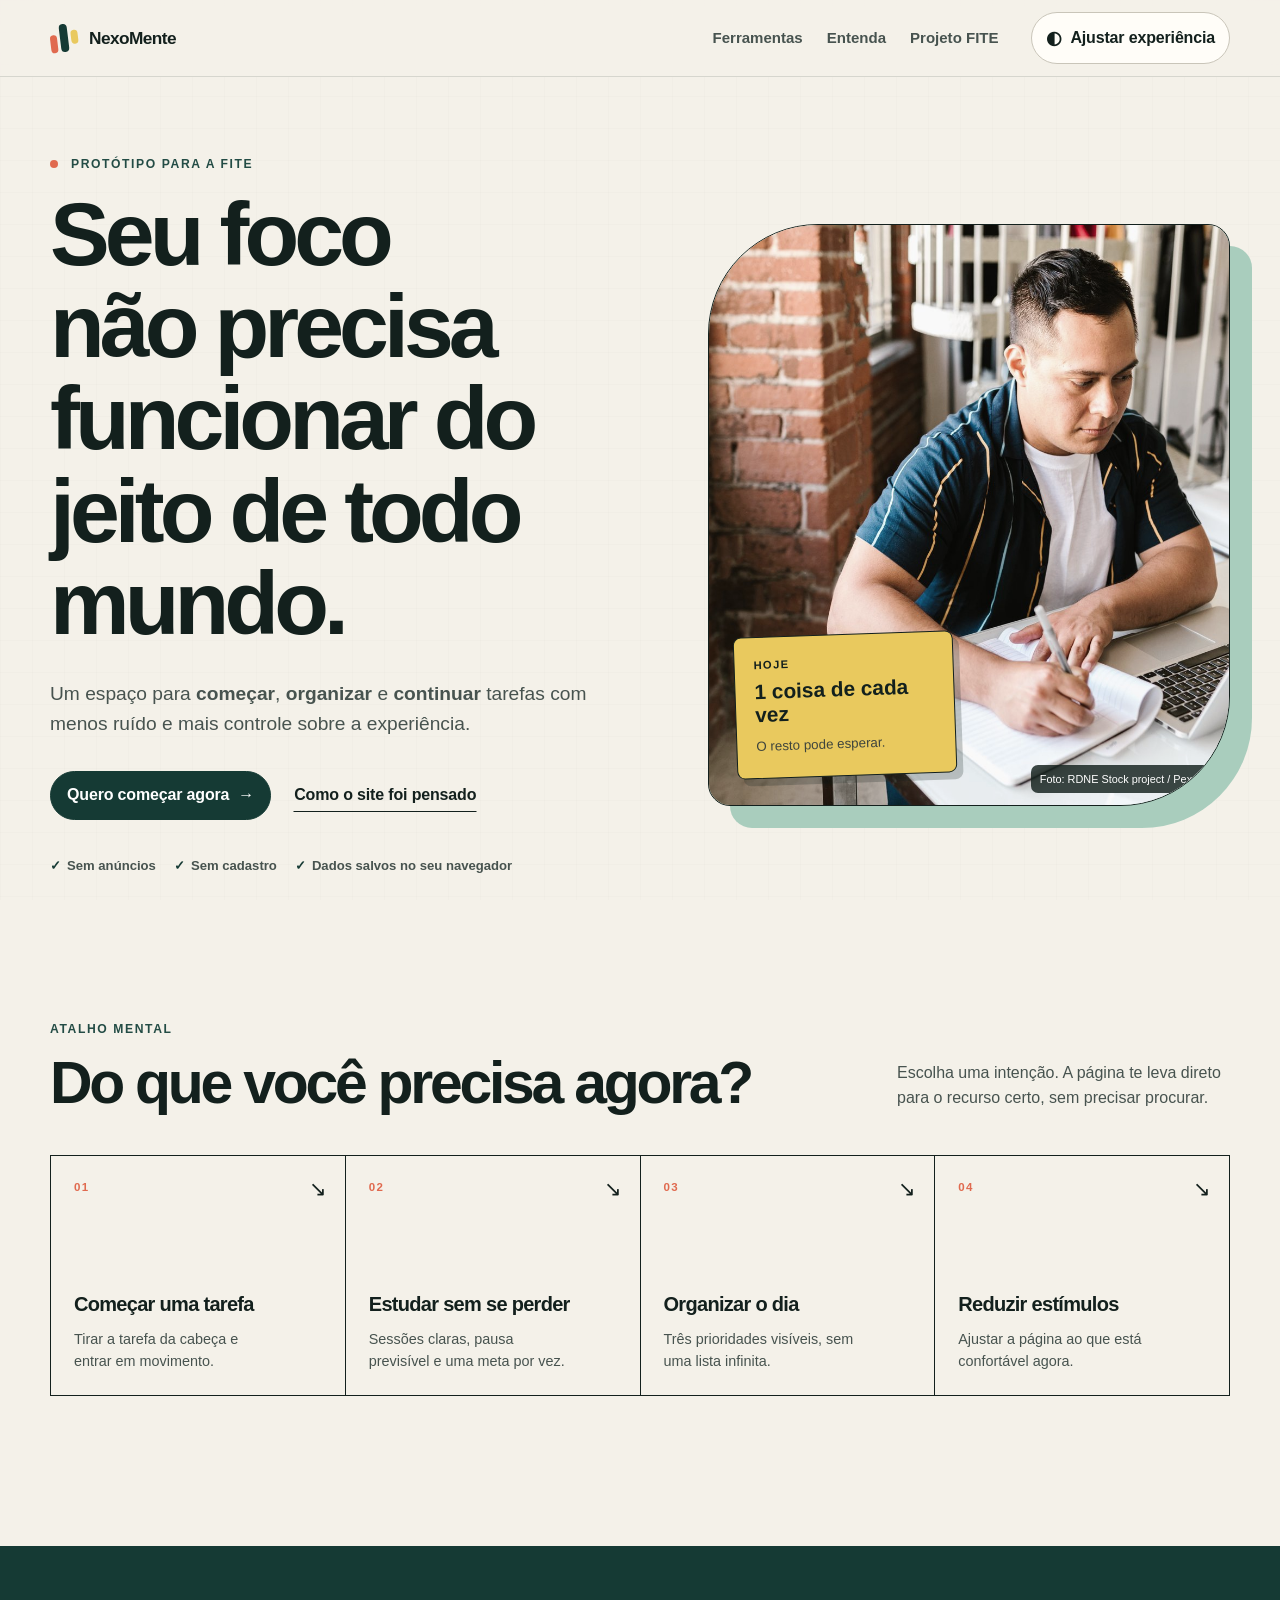
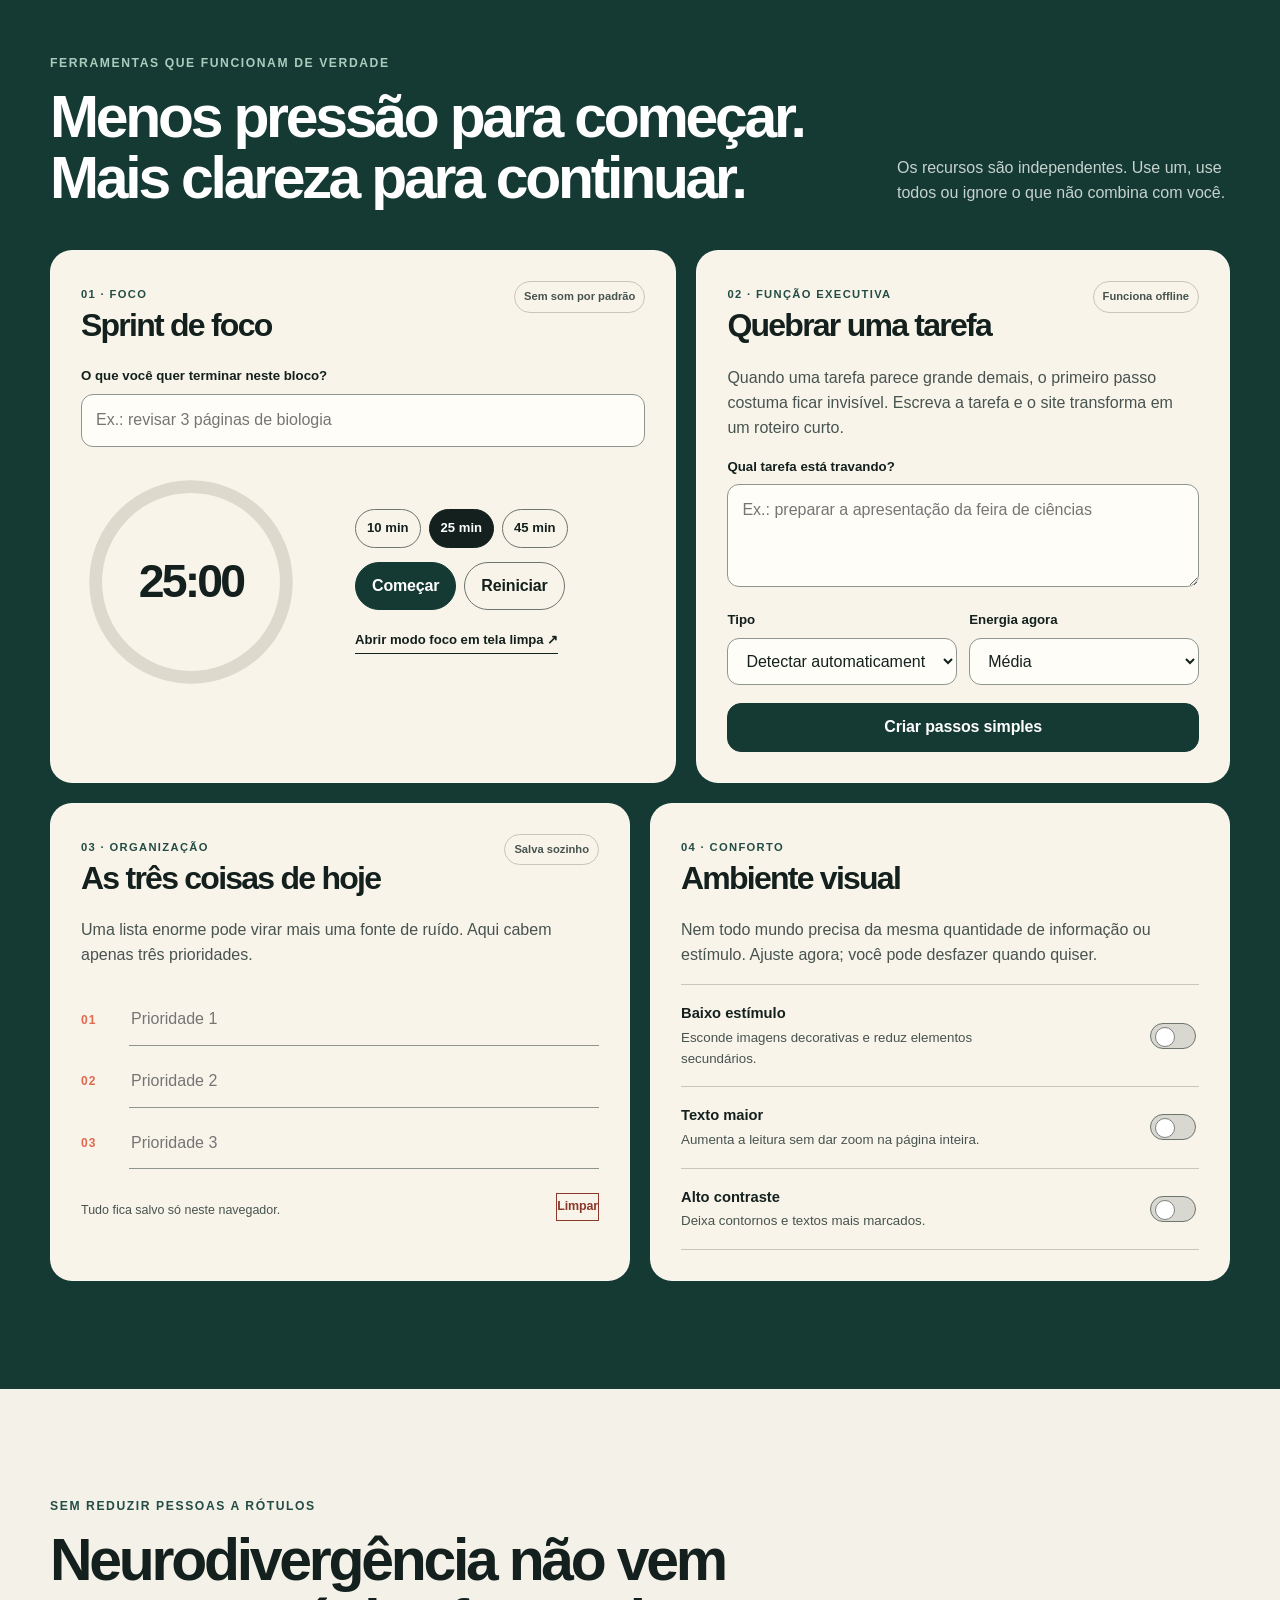
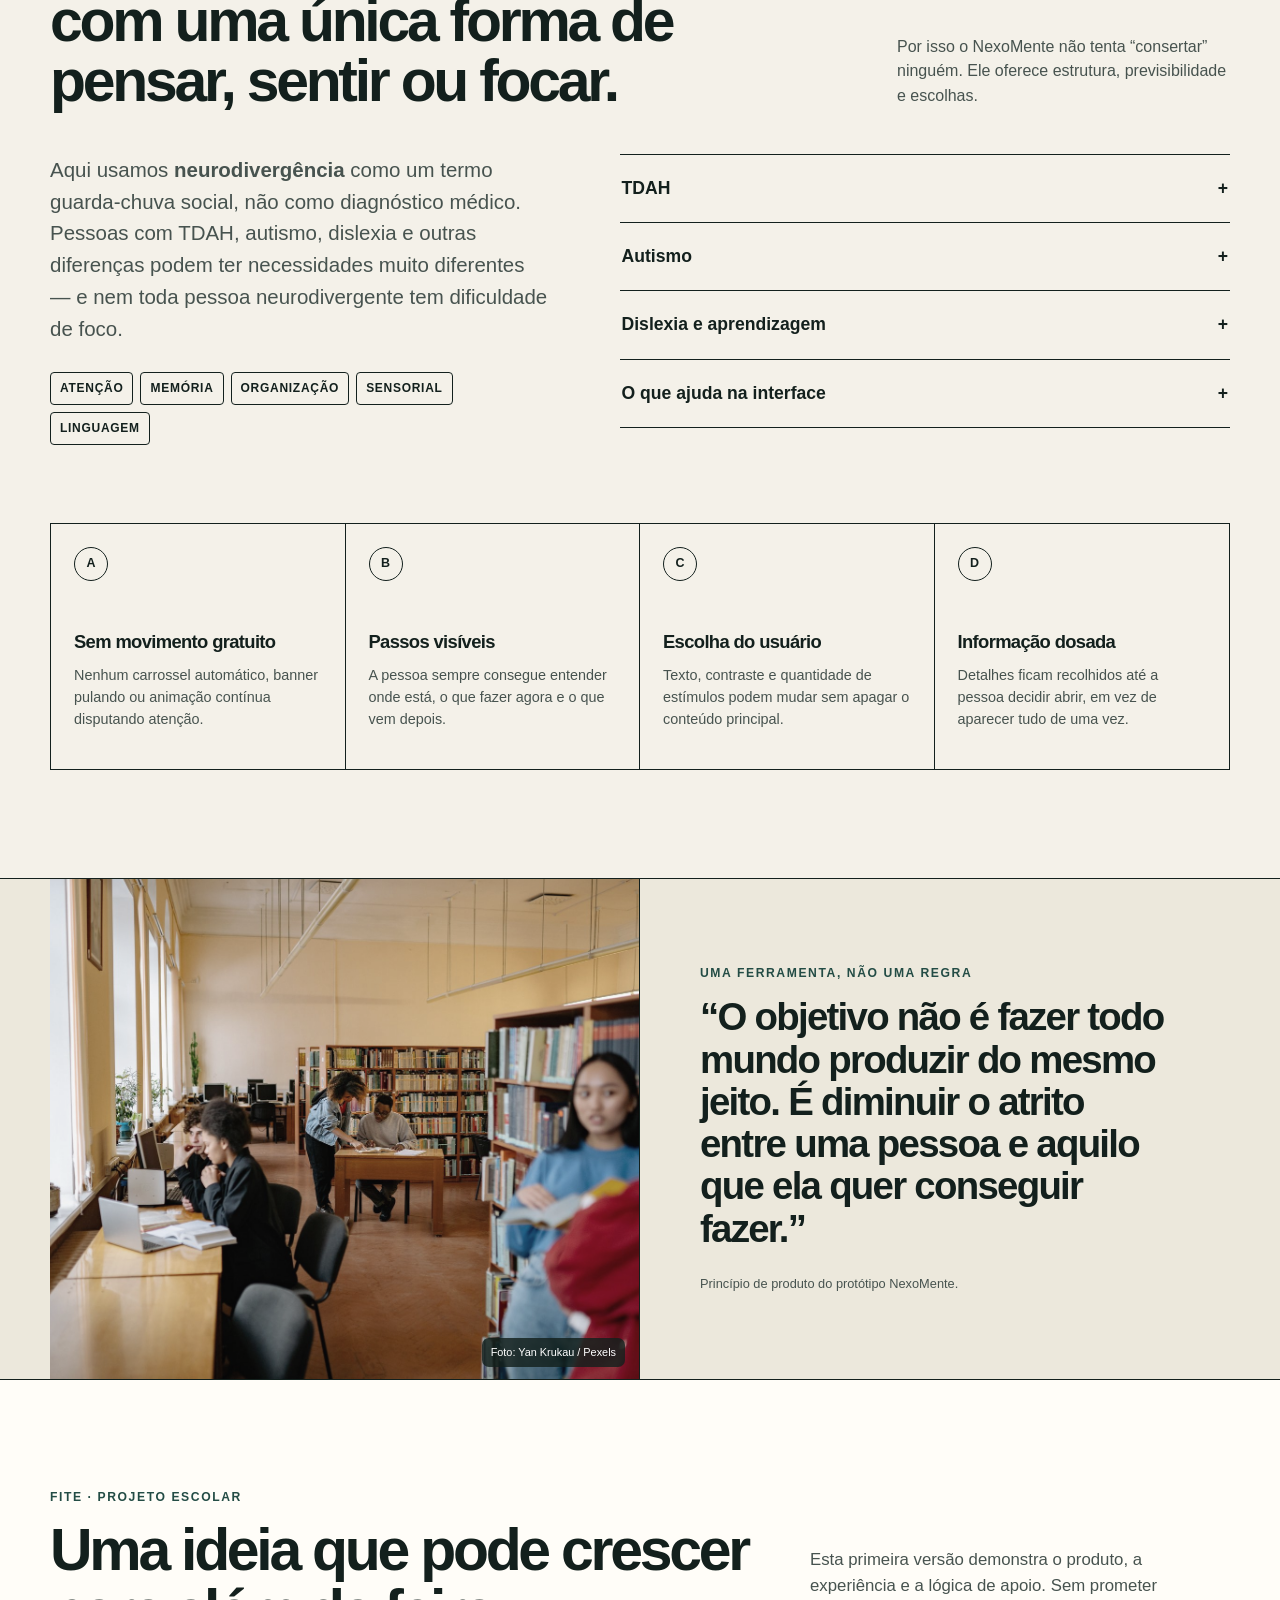
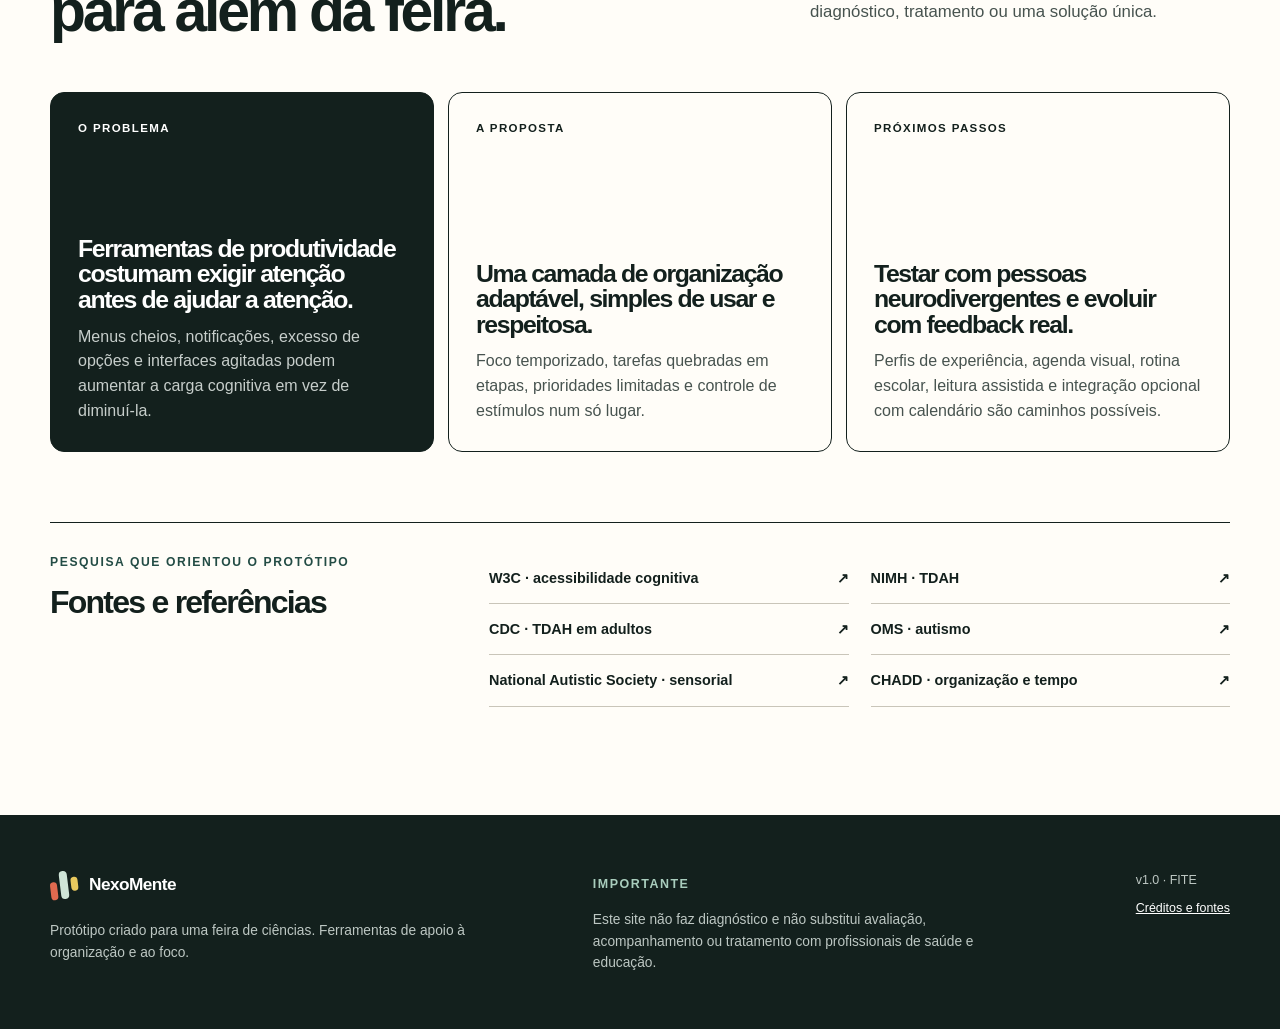
==== index.html @ e29e8fa5 "Add files via upload" ====
<!doctype html>
<html lang="pt-BR">
<head>
  <meta charset="utf-8" />
  <meta name="viewport" content="width=device-width, initial-scale=1" />
  <meta name="theme-color" content="#153A34" />
  <meta name="description" content="NexoMente: ferramentas de foco, organização e estudo com uma experiência ajustável para diferentes formas de atenção e processamento." />
  <meta name="color-scheme" content="light" />
  <title>NexoMente — foco do seu jeito</title>
  <link rel="icon" href="assets/logo-mark.svg" type="image/svg+xml" />
  <link rel="manifest" href="manifest.webmanifest" />
  <link rel="stylesheet" href="css/styles.css" />
</head>
<body>
  <a class="skip-link" href="#conteudo">Pular para o conteúdo</a>

  <header class="site-header" id="topo">
    <div class="shell header-inner">
      <a class="brand" href="#topo" aria-label="NexoMente, início">
        <span class="brand-mark" aria-hidden="true"><span></span><span></span><span></span></span>
        <span class="brand-name">NexoMente</span>
      </a>

      <nav class="main-nav" aria-label="Navegação principal">
        <a href="#ferramentas">Ferramentas</a>
        <a href="#entenda">Entenda</a>
        <a href="#projeto">Projeto FITE</a>
      </nav>

      <button class="button button-quiet" type="button" id="openExperience" aria-haspopup="dialog">
        <span class="button-icon" aria-hidden="true">◐</span>
        Ajustar experiência
      </button>
    </div>
  </header>

  <main id="conteudo">
    <section class="hero shell section" aria-labelledby="hero-title">
      <div class="hero-copy">
        <p class="eyebrow"><span class="status-dot" aria-hidden="true"></span> Protótipo para a FITE</p>
        <h1 id="hero-title">Seu foco não precisa funcionar do jeito de todo mundo.</h1>
        <p class="hero-lead">Um espaço para <strong>começar</strong>, <strong>organizar</strong> e <strong>continuar</strong> tarefas com menos ruído e mais controle sobre a experiência.</p>
        <div class="hero-actions">
          <a class="button button-primary" href="#ferramentas">Quero começar agora <span aria-hidden="true">→</span></a>
          <a class="button button-link" href="#entenda">Como o site foi pensado</a>
        </div>
        <div class="trust-row" aria-label="Características do protótipo">
          <span>Sem anúncios</span>
          <span>Sem cadastro</span>
          <span>Dados salvos no seu navegador</span>
        </div>
      </div>

      <figure class="hero-media">
        <img
          src="assets/images/hero-estudo.jpg"
          alt="Estudante sentado à mesa, usando um notebook e fazendo anotações em um caderno."
          width="1200" height="900" fetchpriority="high" />
        <figcaption>Foto: RDNE Stock project / Pexels</figcaption>
        <div class="hero-note" aria-hidden="true">
          <span class="note-kicker">Hoje</span>
          <strong>1 coisa de cada vez</strong>
          <small>O resto pode esperar.</small>
        </div>
      </figure>
    </section>

    <section class="quick-start shell section section-compact" aria-labelledby="precisa-title">
      <div class="section-heading split-heading">
        <div>
          <p class="eyebrow">Atalho mental</p>
          <h2 id="precisa-title">Do que você precisa agora?</h2>
        </div>
        <p>Escolha uma intenção. A página te leva direto para o recurso certo, sem precisar procurar.</p>
      </div>

      <div class="need-grid" role="list">
        <button class="need-card" type="button" data-target="#timer" data-message="Vamos começar pequeno: escolha uma tarefa e um bloco de tempo.">
          <span class="need-number" aria-hidden="true">01</span>
          <span class="need-title">Começar uma tarefa</span>
          <span class="need-text">Tirar a tarefa da cabeça e entrar em movimento.</span>
          <span class="need-arrow" aria-hidden="true">↘</span>
        </button>
        <button class="need-card" type="button" data-target="#timer" data-message="Para estudar, vale usar um bloco curto e definir exatamente o que precisa ser aprendido.">
          <span class="need-number" aria-hidden="true">02</span>
          <span class="need-title">Estudar sem se perder</span>
          <span class="need-text">Sessões claras, pausa previsível e uma meta por vez.</span>
          <span class="need-arrow" aria-hidden="true">↘</span>
        </button>
        <button class="need-card" type="button" data-target="#planejador" data-message="Escolha só três prioridades. Menos opções deixam a decisão mais leve.">
          <span class="need-number" aria-hidden="true">03</span>
          <span class="need-title">Organizar o dia</span>
          <span class="need-text">Três prioridades visíveis, sem uma lista infinita.</span>
          <span class="need-arrow" aria-hidden="true">↘</span>
        </button>
        <button class="need-card" type="button" data-target="#ambiente" data-message="Você pode reduzir imagens, movimento e contraste visual em poucos cliques.">
          <span class="need-number" aria-hidden="true">04</span>
          <span class="need-title">Reduzir estímulos</span>
          <span class="need-text">Ajustar a página ao que está confortável agora.</span>
          <span class="need-arrow" aria-hidden="true">↘</span>
        </button>
      </div>
      <p class="context-message" id="contextMessage" role="status" aria-live="polite"></p>
    </section>

    <section class="tools-section section" id="ferramentas" aria-labelledby="ferramentas-title">
      <div class="shell">
        <div class="section-heading split-heading">
          <div>
            <p class="eyebrow">Ferramentas que funcionam de verdade</p>
            <h2 id="ferramentas-title">Menos pressão para começar. Mais clareza para continuar.</h2>
          </div>
          <p>Os recursos são independentes. Use um, use todos ou ignore o que não combina com você.</p>
        </div>

        <div class="tool-layout">
          <article class="tool-card timer-card" id="timer" aria-labelledby="timer-title">
            <div class="tool-card-head">
              <div>
                <span class="tool-label">01 · foco</span>
                <h3 id="timer-title">Sprint de foco</h3>
              </div>
              <span class="pill">Sem som por padrão</span>
            </div>

            <label class="field-label" for="focusTask">O que você quer terminar neste bloco?</label>
            <input class="text-input" id="focusTask" type="text" maxlength="120" placeholder="Ex.: revisar 3 páginas de biologia" autocomplete="off" />

            <div class="timer-zone">
              <div class="timer-ring" aria-hidden="true">
                <svg viewBox="0 0 120 120" role="presentation">
                  <circle class="ring-track" cx="60" cy="60" r="52"></circle>
                  <circle class="ring-progress" id="ringProgress" cx="60" cy="60" r="52"></circle>
                </svg>
                <div class="timer-display" id="timerDisplay" aria-live="polite">25:00</div>
              </div>

              <div class="timer-controls">
                <div class="preset-row" aria-label="Duração do bloco">
                  <button type="button" class="preset" data-minutes="10">10 min</button>
                  <button type="button" class="preset active" data-minutes="25">25 min</button>
                  <button type="button" class="preset" data-minutes="45">45 min</button>
                </div>
                <div class="button-row">
                  <button class="button button-primary" type="button" id="timerToggle">Começar</button>
                  <button class="button button-secondary" type="button" id="timerReset">Reiniciar</button>
                </div>
                <button class="focus-room-link" type="button" id="openFocusRoom">Abrir modo foco em tela limpa <span aria-hidden="true">↗</span></button>
              </div>
            </div>
          </article>

          <article class="tool-card task-card" id="quebrar" aria-labelledby="task-title">
            <div class="tool-card-head">
              <div>
                <span class="tool-label">02 · função executiva</span>
                <h3 id="task-title">Quebrar uma tarefa</h3>
              </div>
              <span class="pill">Funciona offline</span>
            </div>
            <p class="tool-intro">Quando uma tarefa parece grande demais, o primeiro passo costuma ficar invisível. Escreva a tarefa e o site transforma em um roteiro curto.</p>

            <label class="field-label" for="bigTask">Qual tarefa está travando?</label>
            <textarea class="text-input task-input" id="bigTask" rows="3" maxlength="180" placeholder="Ex.: preparar a apresentação da feira de ciências"></textarea>

            <div class="inline-fields">
              <div>
                <label class="field-label" for="taskType">Tipo</label>
                <select class="text-input" id="taskType">
                  <option value="auto">Detectar automaticamente</option>
                  <option value="study">Estudo / prova</option>
                  <option value="presentation">Apresentação / trabalho</option>
                  <option value="writing">Texto / relatório</option>
                  <option value="home">Tarefa prática</option>
                </select>
              </div>
              <div>
                <label class="field-label" for="energyLevel">Energia agora</label>
                <select class="text-input" id="energyLevel">
                  <option value="low">Baixa</option>
                  <option value="mid" selected>Média</option>
                  <option value="high">Alta</option>
                </select>
              </div>
            </div>

            <button class="button button-primary full-button" type="button" id="breakTask">Criar passos simples</button>
            <div class="step-result" id="stepResult" aria-live="polite"></div>
          </article>
        </div>

        <div class="tool-layout tool-layout-lower">
          <article class="tool-card planner-card" id="planejador" aria-labelledby="planner-title">
            <div class="tool-card-head">
              <div>
                <span class="tool-label">03 · organização</span>
                <h3 id="planner-title">As três coisas de hoje</h3>
              </div>
              <span class="pill">Salva sozinho</span>
            </div>
            <p class="tool-intro">Uma lista enorme pode virar mais uma fonte de ruído. Aqui cabem apenas três prioridades.</p>
            <ol class="priority-list">
              <li><input class="priority-input" id="priority1" maxlength="100" placeholder="Prioridade 1" aria-label="Prioridade 1" /></li>
              <li><input class="priority-input" id="priority2" maxlength="100" placeholder="Prioridade 2" aria-label="Prioridade 2" /></li>
              <li><input class="priority-input" id="priority3" maxlength="100" placeholder="Prioridade 3" aria-label="Prioridade 3" /></li>
            </ol>
            <div class="planner-footer">
              <span id="savedState" aria-live="polite">Tudo fica salvo só neste navegador.</span>
              <button type="button" class="button button-link danger-link" id="clearPriorities">Limpar</button>
            </div>
          </article>

          <article class="tool-card environment-card" id="ambiente" aria-labelledby="environment-title">
            <div class="tool-card-head">
              <div>
                <span class="tool-label">04 · conforto</span>
                <h3 id="environment-title">Ambiente visual</h3>
              </div>
            </div>
            <p class="tool-intro">Nem todo mundo precisa da mesma quantidade de informação ou estímulo. Ajuste agora; você pode desfazer quando quiser.</p>

            <div class="toggle-list">
              <label class="toggle-row">
                <span>
                  <strong>Baixo estímulo</strong>
                  <small>Esconde imagens decorativas e reduz elementos secundários.</small>
                </span>
                <input type="checkbox" id="lowStimulusToggle" />
              </label>
              <label class="toggle-row">
                <span>
                  <strong>Texto maior</strong>
                  <small>Aumenta a leitura sem dar zoom na página inteira.</small>
                </span>
                <input type="checkbox" id="largeTextToggle" />
              </label>
              <label class="toggle-row">
                <span>
                  <strong>Alto contraste</strong>
                  <small>Deixa contornos e textos mais marcados.</small>
                </span>
                <input type="checkbox" id="contrastToggle" />
              </label>
            </div>
          </article>
        </div>
      </div>
    </section>

    <section class="knowledge section" id="entenda" aria-labelledby="entenda-title">
      <div class="shell">
        <div class="section-heading split-heading">
          <div>
            <p class="eyebrow">Sem reduzir pessoas a rótulos</p>
            <h2 id="entenda-title">Neurodivergência não vem com uma única forma de pensar, sentir ou focar.</h2>
          </div>
          <p>Por isso o NexoMente não tenta “consertar” ninguém. Ele oferece estrutura, previsibilidade e escolhas.</p>
        </div>

        <div class="knowledge-grid">
          <article class="knowledge-intro">
            <p class="big-copy">Aqui usamos <strong>neurodivergência</strong> como um termo guarda-chuva social, não como diagnóstico médico. Pessoas com TDAH, autismo, dislexia e outras diferenças podem ter necessidades muito diferentes — e nem toda pessoa neurodivergente tem dificuldade de foco.</p>
            <div class="evidence-strip">
              <span>atenção</span>
              <span>memória</span>
              <span>organização</span>
              <span>sensorial</span>
              <span>linguagem</span>
            </div>
          </article>

          <div class="accordion-list">
            <details>
              <summary><span>TDAH</span><span aria-hidden="true">+</span></summary>
              <div class="details-body">Pode envolver dificuldade persistente para manter atenção, permanecer em uma tarefa, se organizar e controlar impulsos. O impacto varia bastante de pessoa para pessoa.</div>
            </details>
            <details>
              <summary><span>Autismo</span><span aria-hidden="true">+</span></summary>
              <div class="details-body">Pessoas autistas podem apresentar diferenças de comunicação, preferência por previsibilidade e rotina e respostas sensoriais mais ou menos intensas. Cada perfil é único.</div>
            </details>
            <details>
              <summary><span>Dislexia e aprendizagem</span><span aria-hidden="true">+</span></summary>
              <div class="details-body">Diferenças cognitivas e de aprendizagem podem afetar leitura, escrita, linguagem, memória ou velocidade de processamento sem dizer nada, por si só, sobre inteligência.</div>
            </details>
            <details>
              <summary><span>O que ajuda na interface</span><span aria-hidden="true">+</span></summary>
              <div class="details-body">Menos interrupções, conteúdo em blocos curtos, etapas claras, espaço visual, linguagem direta e personalização reduzem barreiras cognitivas para muitas pessoas.</div>
            </details>
          </div>
        </div>

        <div class="principles-grid" aria-label="Princípios de design do NexoMente">
          <article>
            <span class="principle-index">A</span>
            <h3>Sem movimento gratuito</h3>
            <p>Nenhum carrossel automático, banner pulando ou animação contínua disputando atenção.</p>
          </article>
          <article>
            <span class="principle-index">B</span>
            <h3>Passos visíveis</h3>
            <p>A pessoa sempre consegue entender onde está, o que fazer agora e o que vem depois.</p>
          </article>
          <article>
            <span class="principle-index">C</span>
            <h3>Escolha do usuário</h3>
            <p>Texto, contraste e quantidade de estímulos podem mudar sem apagar o conteúdo principal.</p>
          </article>
          <article>
            <span class="principle-index">D</span>
            <h3>Informação dosada</h3>
            <p>Detalhes ficam recolhidos até a pessoa decidir abrir, em vez de aparecer tudo de uma vez.</p>
          </article>
        </div>
      </div>
    </section>

    <section class="photo-band section" aria-label="Pessoas estudando em grupo">
      <div class="shell photo-band-inner">
        <figure>
          <img class="support-image" src="assets/images/estudo-biblioteca.jpg" alt="Grupo de estudantes em uma biblioteca, estudando juntos em uma mesa." width="1200" height="800" loading="lazy" />
          <figcaption>Foto: Yan Krukau / Pexels</figcaption>
        </figure>
        <div class="photo-copy">
          <p class="eyebrow">Uma ferramenta, não uma regra</p>
          <blockquote>“O objetivo não é fazer todo mundo produzir do mesmo jeito. É diminuir o atrito entre uma pessoa e aquilo que ela quer conseguir fazer.”</blockquote>
          <p class="caption">Princípio de produto do protótipo NexoMente.</p>
        </div>
      </div>
    </section>

    <section class="project section" id="projeto" aria-labelledby="projeto-title">
      <div class="shell">
        <div class="project-head">
          <div>
            <p class="eyebrow">FITE · projeto escolar</p>
            <h2 id="projeto-title">Uma ideia que pode crescer para além da feira.</h2>
          </div>
          <p class="project-summary">Esta primeira versão demonstra o produto, a experiência e a lógica de apoio. Sem prometer diagnóstico, tratamento ou uma solução única.</p>
        </div>

        <div class="project-grid">
          <article class="project-panel dark-panel">
            <span class="panel-label">O problema</span>
            <h3>Ferramentas de produtividade costumam exigir atenção antes de ajudar a atenção.</h3>
            <p>Menus cheios, notificações, excesso de opções e interfaces agitadas podem aumentar a carga cognitiva em vez de diminuí-la.</p>
          </article>
          <article class="project-panel">
            <span class="panel-label">A proposta</span>
            <h3>Uma camada de organização adaptável, simples de usar e respeitosa.</h3>
            <p>Foco temporizado, tarefas quebradas em etapas, prioridades limitadas e controle de estímulos num só lugar.</p>
          </article>
          <article class="project-panel">
            <span class="panel-label">Próximos passos</span>
            <h3>Testar com pessoas neurodivergentes e evoluir com feedback real.</h3>
            <p>Perfis de experiência, agenda visual, rotina escolar, leitura assistida e integração opcional com calendário são caminhos possíveis.</p>
          </article>
        </div>

        <div class="sources-block" aria-labelledby="fontes-title">
          <div>
            <p class="eyebrow">Pesquisa que orientou o protótipo</p>
            <h3 id="fontes-title">Fontes e referências</h3>
          </div>
          <div class="source-links">
            <a href="https://www.w3.org/TR/coga-usable/" target="_blank" rel="noreferrer">W3C · acessibilidade cognitiva <span aria-hidden="true">↗</span></a>
            <a href="https://www.nimh.nih.gov/health/topics/attention-deficit-hyperactivity-disorder-adhd" target="_blank" rel="noreferrer">NIMH · TDAH <span aria-hidden="true">↗</span></a>
            <a href="https://www.cdc.gov/adhd/about/adhd-in-adults.html" target="_blank" rel="noreferrer">CDC · TDAH em adultos <span aria-hidden="true">↗</span></a>
            <a href="https://www.who.int/news-room/fact-sheets/detail/autism-spectrum-disorders" target="_blank" rel="noreferrer">OMS · autismo <span aria-hidden="true">↗</span></a>
            <a href="https://www.autism.org.uk/advice-and-guidance/about-autism/sensory-processing" target="_blank" rel="noreferrer">National Autistic Society · sensorial <span aria-hidden="true">↗</span></a>
            <a href="https://chadd.org/for-adults/time-management-and-adhd-to-do-lists/" target="_blank" rel="noreferrer">CHADD · organização e tempo <span aria-hidden="true">↗</span></a>
          </div>
        </div>
      </div>
    </section>
  </main>

  <footer class="site-footer">
    <div class="shell footer-grid">
      <div>
        <a class="brand footer-brand" href="#topo">
          <span class="brand-mark" aria-hidden="true"><span></span><span></span><span></span></span>
          <span class="brand-name">NexoMente</span>
        </a>
        <p>Protótipo criado para uma feira de ciências. Ferramentas de apoio à organização e ao foco.</p>
      </div>
      <div class="footer-note">
        <strong>Importante</strong>
        <p>Este site não faz diagnóstico e não substitui avaliação, acompanhamento ou tratamento com profissionais de saúde e educação.</p>
      </div>
      <div class="footer-meta">
        <span>v1.0 · FITE</span>
        <a href="SOURCES.md">Créditos e fontes</a>
      </div>
    </div>
  </footer>

  <dialog class="experience-dialog" id="experienceDialog" aria-labelledby="experienceTitle">
    <form method="dialog" class="dialog-shell">
      <div class="dialog-head">
        <div>
          <p class="eyebrow">Sua interface</p>
          <h2 id="experienceTitle">Ajustar experiência</h2>
        </div>
        <button class="icon-button" value="close" aria-label="Fechar ajustes">×</button>
      </div>
      <p class="dialog-intro">Esses ajustes ficam salvos neste navegador e podem ser alterados a qualquer momento.</p>

      <div class="setting-group">
        <label class="toggle-row">
          <span><strong>Modo de baixo estímulo</strong><small>Reduz imagens e elementos não essenciais.</small></span>
          <input type="checkbox" id="dialogLowStimulus" />
        </label>
        <label class="toggle-row">
          <span><strong>Texto maior</strong><small>Aumenta tamanho e espaçamento de leitura.</small></span>
          <input type="checkbox" id="dialogLargeText" />
        </label>
        <label class="toggle-row">
          <span><strong>Alto contraste</strong><small>Reforça bordas e contraste de texto.</small></span>
          <input type="checkbox" id="dialogContrast" />
        </label>
      </div>

      <button class="button button-secondary full-button" type="button" id="resetExperience">Voltar ao padrão</button>
    </form>
  </dialog>

  <dialog class="focus-dialog" id="focusRoom" aria-labelledby="focusRoomTitle">
    <div class="focus-shell">
      <button class="icon-button focus-close" type="button" id="closeFocusRoom" aria-label="Fechar modo foco">×</button>
      <p class="eyebrow">Modo foco</p>
      <h2 id="focusRoomTitle">Só isso por enquanto.</h2>
      <p class="focus-task-display" id="focusRoomTask">Escolha uma tarefa na tela anterior.</p>
      <div class="focus-time" id="focusRoomTime" aria-live="polite">25:00</div>
      <div class="focus-actions">
        <button class="button button-primary" type="button" id="focusRoomToggle">Começar</button>
        <button class="button button-secondary" type="button" id="focusRoomReset">Reiniciar</button>
      </div>
      <p class="focus-tip">Se sua atenção sair da tarefa, volte para a próxima ação pequena. Não precisa “recuperar” o tempo perdido.</p>
    </div>
  </dialog>

  <script src="js/app.js" defer></script>
</body>
</html>
---- css/styles.css ----
:root {
  --ink: #13201d;
  --ink-soft: #47534f;
  --paper: #f4f1e9;
  --paper-2: #ece8dc;
  --surface: #fffdf8;
  --forest: #153a34;
  --forest-2: #234c45;
  --mint: #cfe5d8;
  --mint-2: #a9cdbd;
  --coral: #e06a4f;
  --yellow: #e9c95e;
  --line: #c9c5b9;
  --line-dark: #6d756f;
  --shadow: 0 18px 45px rgba(19, 32, 29, .10);
  --radius: 22px;
  --radius-sm: 14px;
  --text-scale: 1;
  --section-space: 108px;
  --shell: min(1180px, calc(100% - 40px));
}

* { box-sizing: border-box; }
html { scroll-behavior: smooth; }
body {
  margin: 0;
  color: var(--ink);
  background: var(--paper);
  font-family: ui-sans-serif, -apple-system, BlinkMacSystemFont, "Segoe UI", sans-serif;
  font-size: calc(16px * var(--text-scale));
  line-height: 1.55;
  text-rendering: optimizeLegibility;
}
body::before {
  content: "";
  position: fixed;
  inset: 0;
  pointer-events: none;
  z-index: -1;
  opacity: .22;
  background-size: 32px 32px;
  background-image:
    linear-gradient(to right, rgba(19,32,29,.055) 1px, transparent 1px),
    linear-gradient(to bottom, rgba(19,32,29,.055) 1px, transparent 1px);
}
img { max-width: 100%; display: block; }
a { color: inherit; }
button, input, textarea, select { font: inherit; }
button, a { -webkit-tap-highlight-color: transparent; }
button { color: inherit; }

.skip-link {
  position: fixed;
  left: 16px;
  top: 10px;
  z-index: 100;
  padding: 10px 14px;
  background: var(--ink);
  color: white;
  border-radius: 10px;
  transform: translateY(-160%);
}
.skip-link:focus { transform: translateY(0); }

.shell { width: var(--shell); margin-inline: auto; }
.section { padding-block: var(--section-space); }
.section-compact { padding-top: 36px; }

.site-header {
  position: sticky;
  top: 0;
  z-index: 40;
  border-bottom: 1px solid rgba(19,32,29,.13);
  background: rgba(244,241,233,.94);
  backdrop-filter: blur(14px);
}
.header-inner {
  height: 76px;
  display: flex;
  align-items: center;
  gap: 32px;
}
.brand {
  display: inline-flex;
  align-items: center;
  gap: 11px;
  text-decoration: none;
  font-weight: 800;
  letter-spacing: -.035em;
}
.brand-name { font-size: 1.08rem; }
.brand-mark {
  width: 28px;
  height: 28px;
  display: grid;
  grid-template-columns: repeat(3, 1fr);
  gap: 3px;
  transform: rotate(-7deg);
}
.brand-mark span { display: block; border-radius: 99px; }
.brand-mark span:nth-child(1) { height: 65%; align-self: end; background: var(--coral); }
.brand-mark span:nth-child(2) { height: 100%; background: var(--forest); }
.brand-mark span:nth-child(3) { height: 48%; align-self: center; background: var(--yellow); }
.main-nav { display: flex; gap: 24px; margin-left: auto; }
.main-nav a {
  text-decoration: none;
  color: var(--ink-soft);
  font-size: .94rem;
  font-weight: 650;
}
.main-nav a:hover, .main-nav a:focus-visible { color: var(--ink); }

.button {
  min-height: 44px;
  display: inline-flex;
  align-items: center;
  justify-content: center;
  gap: 9px;
  padding: 11px 16px;
  border: 1px solid transparent;
  border-radius: 999px;
  text-decoration: none;
  font-weight: 760;
  letter-spacing: -.01em;
  cursor: pointer;
}
.button-primary { background: var(--forest); color: #fff; border-color: var(--forest); }
.button-primary:hover { background: var(--forest-2); }
.button-secondary { background: transparent; color: var(--ink); border-color: var(--line-dark); }
.button-secondary:hover { background: rgba(19,32,29,.05); }
.button-quiet { background: var(--surface); border-color: var(--line); padding-inline: 14px; }
.button-link { background: transparent; padding-inline: 0; border-radius: 0; border-bottom: 1px solid var(--ink); min-height: auto; padding-block: 3px; }
.button-link:hover { color: var(--forest-2); border-color: var(--forest-2); }
.full-button { width: 100%; border-radius: var(--radius-sm); }
.button-icon { font-size: 1.15em; }
.danger-link { color: #8c382a; border-color: #8c382a; }

.eyebrow {
  margin: 0 0 14px;
  text-transform: uppercase;
  font-size: .76rem;
  font-weight: 850;
  letter-spacing: .13em;
  color: var(--forest-2);
}
.status-dot {
  width: 8px;
  height: 8px;
  display: inline-block;
  border-radius: 50%;
  background: var(--coral);
  margin-right: 8px;
}
h1, h2, h3, p { margin-top: 0; }
h1, h2, h3 { line-height: 1.03; letter-spacing: -.055em; }
h1 { font-size: clamp(3.2rem, 7vw, 6.7rem); max-width: 10ch; margin-bottom: 30px; }
h2 { font-size: clamp(2.25rem, 4.6vw, 4.4rem); margin-bottom: 0; }
h3 { font-size: 1.65rem; margin-bottom: 12px; }

.hero {
  min-height: 740px;
  display: grid;
  grid-template-columns: 1.06fr .94fr;
  gap: 70px;
  align-items: center;
  padding-top: 78px;
}
.hero-copy { position: relative; z-index: 2; }
.hero-lead { font-size: clamp(1.15rem, 1.5vw, 1.38rem); max-width: 590px; color: var(--ink-soft); }
.hero-actions { display: flex; align-items: center; gap: 22px; margin-top: 32px; flex-wrap: wrap; }
.trust-row {
  display: flex;
  flex-wrap: wrap;
  gap: 7px 18px;
  margin-top: 36px;
  color: var(--ink-soft);
  font-size: .82rem;
  font-weight: 700;
}
.trust-row span::before { content: "✓"; margin-right: 6px; color: var(--forest); }
.hero-media {
  position: relative;
  margin: 0;
  min-height: 580px;
  border: 1px solid var(--ink);
  border-radius: 110px 22px 110px 22px;
  overflow: hidden;
  background: var(--mint);
  box-shadow: 22px 22px 0 var(--mint-2);
}
.hero-media img { width: 100%; height: 580px; object-fit: cover; filter: saturate(.82) contrast(.97); }
.hero-media figcaption,
.photo-band figcaption {
  position: absolute;
  right: 14px;
  bottom: 12px;
  background: rgba(19,32,29,.82);
  color: white;
  padding: 6px 9px;
  border-radius: 7px;
  font-size: .68rem;
}
.hero-note {
  position: absolute;
  left: 26px;
  bottom: 30px;
  width: 220px;
  padding: 19px;
  border: 1px solid var(--ink);
  background: var(--yellow);
  border-radius: 8px;
  transform: rotate(-2deg);
  box-shadow: 6px 7px 0 rgba(19,32,29,.23);
}
.note-kicker { display: block; font-size: .7rem; text-transform: uppercase; letter-spacing: .12em; font-weight: 850; }
.hero-note strong { display: block; font-size: 1.3rem; line-height: 1.1; margin: 7px 0; }
.hero-note small { color: #3f453d; }

.section-heading { margin-bottom: 42px; }
.split-heading { display: grid; grid-template-columns: 1.4fr .6fr; gap: 70px; align-items: end; }
.split-heading > p { color: var(--ink-soft); margin-bottom: 3px; max-width: 430px; }

.need-grid { display: grid; grid-template-columns: repeat(4, 1fr); border-top: 1px solid var(--ink); border-left: 1px solid var(--ink); }
.need-card {
  min-height: 240px;
  border: 0;
  border-right: 1px solid var(--ink);
  border-bottom: 1px solid var(--ink);
  background: transparent;
  padding: 23px;
  display: grid;
  grid-template-rows: auto 1fr auto auto;
  text-align: left;
  cursor: pointer;
  position: relative;
}
.need-card:hover, .need-card:focus-visible { background: var(--surface); }
.need-number { font-size: .72rem; letter-spacing: .12em; font-weight: 850; color: var(--coral); }
.need-title { align-self: end; font-size: 1.25rem; font-weight: 800; letter-spacing: -.035em; margin-top: 40px; }
.need-text { margin-top: 8px; color: var(--ink-soft); font-size: .9rem; max-width: 25ch; }
.need-arrow { position: absolute; right: 18px; top: 17px; font-size: 1.3rem; }
.context-message { margin: 18px 0 0; color: var(--forest-2); min-height: 1.5em; font-weight: 650; }

.tools-section { background: var(--forest); color: #fff; }
.tools-section .eyebrow { color: var(--mint-2); }
.tools-section .split-heading > p { color: #c7d2ce; }
.tool-layout { display: grid; grid-template-columns: 1.08fr .92fr; gap: 20px; }
.tool-layout-lower { margin-top: 20px; grid-template-columns: 1fr 1fr; }
.tool-card {
  border: 1px solid rgba(255,255,255,.25);
  background: #f8f4ea;
  color: var(--ink);
  border-radius: var(--radius);
  padding: 30px;
  min-width: 0;
}
.tool-card-head { display: flex; justify-content: space-between; gap: 20px; align-items: flex-start; margin-bottom: 24px; }
.tool-card-head h3 { font-size: 2rem; margin: 3px 0 0; }
.tool-label { font-size: .7rem; font-weight: 850; text-transform: uppercase; letter-spacing: .12em; color: var(--forest-2); }
.pill { white-space: nowrap; padding: 6px 9px; border-radius: 999px; border: 1px solid var(--line); font-size: .7rem; color: var(--ink-soft); font-weight: 750; }
.tool-intro { color: var(--ink-soft); max-width: 62ch; }
.field-label { display: block; margin: 16px 0 7px; font-size: .83rem; font-weight: 800; }
.text-input,
.priority-input {
  width: 100%;
  border: 1px solid #8f958f;
  background: var(--surface);
  color: var(--ink);
  border-radius: 12px;
  padding: 13px 14px;
  outline: none;
}
.text-input:focus,
.priority-input:focus { border-color: var(--forest); box-shadow: 0 0 0 3px rgba(21,58,52,.12); }
.task-input { resize: vertical; min-height: 92px; }
.inline-fields { display: grid; grid-template-columns: 1fr 1fr; gap: 12px; margin-bottom: 18px; }
.timer-zone { display: grid; grid-template-columns: 240px 1fr; gap: 34px; align-items: center; margin-top: 25px; }
.timer-ring { width: 220px; aspect-ratio: 1; position: relative; display: grid; place-items: center; }
.timer-ring svg { width: 100%; transform: rotate(-90deg); }
.ring-track, .ring-progress { fill: none; stroke-width: 7; }
.ring-track { stroke: #ddd9cd; }
.ring-progress { stroke: var(--coral); stroke-linecap: round; stroke-dasharray: 326.7256; stroke-dashoffset: 0; transition: stroke-dashoffset .25s linear; }
.timer-display { position: absolute; font-size: 2.9rem; font-weight: 850; letter-spacing: -.06em; font-variant-numeric: tabular-nums; }
.preset-row, .button-row { display: flex; flex-wrap: wrap; gap: 8px; }
.preset {
  border: 1px solid var(--line-dark);
  background: transparent;
  padding: 8px 11px;
  border-radius: 999px;
  cursor: pointer;
  font-size: .82rem;
  font-weight: 760;
}
.preset.active { background: var(--ink); color: #fff; border-color: var(--ink); }
.button-row { margin-top: 14px; }
.focus-room-link { margin-top: 18px; border: 0; border-bottom: 1px solid var(--ink); background: transparent; padding: 2px 0; cursor: pointer; font-size: .82rem; font-weight: 760; }
.step-result { margin-top: 18px; }
.step-result:empty { display: none; }
.step-list { list-style: none; padding: 0; margin: 0; display: grid; gap: 9px; }
.step-item { display: grid; grid-template-columns: auto 1fr; gap: 10px; align-items: start; padding: 12px; border: 1px solid var(--line); border-radius: 12px; background: var(--surface); }
.step-item input { margin-top: 4px; width: 18px; height: 18px; accent-color: var(--forest); }
.step-item label { cursor: pointer; }
.step-item input:checked + label { text-decoration: line-through; color: #7a807d; }
.step-note { margin: 12px 0 0; padding: 11px 12px; border-left: 3px solid var(--yellow); background: #f5edcf; font-size: .82rem; color: #50554e; }
.priority-list { list-style: none; padding: 0; margin: 26px 0 0; counter-reset: priority; display: grid; gap: 10px; }
.priority-list li { counter-increment: priority; display: grid; grid-template-columns: 38px 1fr; align-items: center; gap: 10px; }
.priority-list li::before { content: "0" counter(priority); font-size: .75rem; font-weight: 850; color: var(--coral); letter-spacing: .08em; }
.priority-input { border-radius: 0; border-width: 0 0 1px; background: transparent; padding-inline: 2px; }
.priority-input:focus { box-shadow: none; border-color: var(--forest); }
.planner-footer { display: flex; justify-content: space-between; gap: 20px; align-items: end; margin-top: 24px; color: var(--ink-soft); font-size: .78rem; }
.toggle-list, .setting-group { display: grid; gap: 0; border-top: 1px solid var(--line); }
.toggle-row { display: flex; justify-content: space-between; gap: 26px; align-items: center; padding: 17px 0; border-bottom: 1px solid var(--line); cursor: pointer; }
.toggle-row strong { display: block; font-size: .92rem; }
.toggle-row small { display: block; margin-top: 3px; color: var(--ink-soft); max-width: 48ch; }
.toggle-row input { appearance: none; width: 46px; height: 26px; border: 1px solid var(--line-dark); border-radius: 99px; background: #d8d7d0; position: relative; flex: 0 0 auto; cursor: pointer; }
.toggle-row input::after { content: ""; width: 18px; height: 18px; background: #fff; border: 1px solid #7d817e; border-radius: 50%; position: absolute; top: 3px; left: 4px; transition: transform .18s ease; }
.toggle-row input:checked { background: var(--forest); }
.toggle-row input:checked::after { transform: translateX(18px); border-color: #fff; }

.knowledge { background: var(--paper); }
.knowledge-grid { display: grid; grid-template-columns: .9fr 1.1fr; gap: 70px; align-items: start; }
.big-copy { font-size: 1.28rem; color: var(--ink-soft); max-width: 600px; }
.evidence-strip { display: flex; gap: 7px; flex-wrap: wrap; margin-top: 28px; }
.evidence-strip span { border: 1px solid var(--ink); padding: 6px 9px; border-radius: 4px; font-size: .75rem; font-weight: 780; text-transform: uppercase; letter-spacing: .06em; }
.accordion-list { border-top: 1px solid var(--ink); }
details { border-bottom: 1px solid var(--ink); }
summary { list-style: none; display: flex; align-items: center; justify-content: space-between; gap: 20px; padding: 20px 2px; cursor: pointer; font-size: 1.1rem; font-weight: 800; }
summary::-webkit-details-marker { display: none; }
.details-body { padding: 0 34px 22px 2px; color: var(--ink-soft); }
details[open] summary span:last-child { transform: rotate(45deg); }
.principles-grid { display: grid; grid-template-columns: repeat(4, 1fr); gap: 0; margin-top: 78px; border: 1px solid var(--ink); }
.principles-grid article { min-height: 245px; padding: 23px; border-right: 1px solid var(--ink); }
.principles-grid article:last-child { border-right: 0; }
.principle-index { display: inline-grid; place-items: center; width: 34px; height: 34px; border: 1px solid var(--ink); border-radius: 50%; margin-bottom: 52px; font-size: .78rem; font-weight: 850; }
.principles-grid h3 { font-size: 1.15rem; letter-spacing: -.035em; }
.principles-grid p { color: var(--ink-soft); font-size: .9rem; margin-bottom: 0; }

.photo-band { padding-block: 0; background: var(--paper-2); border-block: 1px solid var(--ink); }
.photo-band-inner { display: grid; grid-template-columns: 1fr 1fr; min-height: 500px; }
.photo-band figure { margin: 0; position: relative; min-height: 500px; border-right: 1px solid var(--ink); }
.photo-band img { width: 100%; height: 100%; object-fit: cover; filter: saturate(.7) contrast(.95); }
.photo-copy { display: flex; flex-direction: column; justify-content: center; padding: 60px; }
.photo-copy blockquote { margin: 0; font-size: clamp(1.6rem, 3vw, 3rem); line-height: 1.1; letter-spacing: -.045em; font-weight: 790; }
.caption { margin: 24px 0 0; font-size: .8rem; color: var(--ink-soft); }

.project { background: var(--surface); }
.project-head { display: grid; grid-template-columns: 1.25fr .75fr; gap: 60px; align-items: end; margin-bottom: 50px; }
.project-summary { color: var(--ink-soft); font-size: 1.05rem; }
.project-grid { display: grid; grid-template-columns: repeat(3, 1fr); gap: 14px; }
.project-panel { min-height: 360px; border: 1px solid var(--ink); padding: 27px; border-radius: var(--radius-sm); display: flex; flex-direction: column; }
.project-panel h3 { margin-top: auto; font-size: 1.55rem; }
.project-panel p { color: var(--ink-soft); margin-bottom: 0; }
.dark-panel { background: var(--ink); color: white; }
.dark-panel p { color: #c7cecb; }
.panel-label { font-size: .72rem; text-transform: uppercase; letter-spacing: .12em; font-weight: 850; }
.sources-block { margin-top: 70px; padding-top: 30px; border-top: 1px solid var(--ink); display: grid; grid-template-columns: .7fr 1.3fr; gap: 40px; }
.sources-block h3 { font-size: 2rem; }
.source-links { display: grid; grid-template-columns: 1fr 1fr; gap: 0 22px; }
.source-links a { display: flex; justify-content: space-between; gap: 20px; padding: 14px 0; border-bottom: 1px solid var(--line); text-decoration: none; font-size: .9rem; font-weight: 720; }
.source-links a:hover { color: var(--forest-2); }

.site-footer { background: var(--ink); color: white; padding: 56px 0; }
.footer-grid { display: grid; grid-template-columns: 1fr 1fr auto; gap: 55px; align-items: start; }
.footer-brand .brand-mark span:nth-child(2) { background: var(--mint); }
.footer-grid p { color: #bdc7c3; max-width: 430px; margin: 14px 0 0; font-size: .86rem; }
.footer-note strong { font-size: .78rem; text-transform: uppercase; letter-spacing: .12em; color: var(--mint-2); }
.footer-meta { display: grid; gap: 9px; font-size: .78rem; color: #bdc7c3; }
.footer-meta a { color: white; }

.experience-dialog,
.focus-dialog { border: 0; padding: 0; background: transparent; color: var(--ink); }
.experience-dialog::backdrop, .focus-dialog::backdrop { background: rgba(7,16,13,.68); backdrop-filter: blur(5px); }
.dialog-shell { width: min(560px, calc(100vw - 28px)); background: var(--surface); border: 1px solid var(--ink); border-radius: var(--radius); padding: 28px; box-shadow: var(--shadow); }
.dialog-head { display: flex; align-items: start; justify-content: space-between; gap: 25px; }
.dialog-head h2 { font-size: 2rem; }
.dialog-intro { color: var(--ink-soft); }
.icon-button { width: 42px; height: 42px; border: 1px solid var(--line-dark); background: transparent; border-radius: 50%; display: grid; place-items: center; cursor: pointer; font-size: 1.5rem; line-height: 1; }
#resetExperience { margin-top: 20px; }
.focus-dialog { max-width: none; max-height: none; width: 100vw; height: 100vh; }
.focus-shell { width: 100%; height: 100%; background: #efeade; color: var(--ink); display: flex; flex-direction: column; align-items: center; justify-content: center; text-align: center; padding: 32px; }
.focus-close { position: absolute; top: 24px; right: 24px; }
.focus-shell h2 { font-size: clamp(2rem, 5vw, 4.3rem); }
.focus-task-display { font-size: 1.2rem; max-width: 600px; color: var(--ink-soft); }
.focus-time { font-size: clamp(4.5rem, 12vw, 10rem); font-weight: 850; letter-spacing: -.07em; font-variant-numeric: tabular-nums; line-height: 1; margin: 34px 0; }
.focus-actions { display: flex; gap: 10px; }
.focus-tip { max-width: 560px; margin-top: 42px; color: var(--ink-soft); font-size: .86rem; }

:focus-visible { outline: 3px solid var(--yellow); outline-offset: 3px; }

body.large-text { --text-scale: 1.12; }
body.high-contrast { --ink: #050a08; --ink-soft: #252b28; --line: #686d6a; --paper: #fbfaf5; --surface: #fff; }
body.high-contrast .button-primary { background: #081c18; }
body.low-stimulus::before { display: none; }
body.low-stimulus .hero-media,
body.low-stimulus .photo-band figure,
body.low-stimulus .hero-note,
body.low-stimulus .need-number,
body.low-stimulus .need-arrow,
body.low-stimulus .principle-index { display: none; }
body.low-stimulus .hero { grid-template-columns: 1fr; min-height: 620px; }
body.low-stimulus .hero-copy { max-width: 780px; }
body.low-stimulus .photo-band-inner { grid-template-columns: 1fr; min-height: auto; }
body.low-stimulus .photo-copy { min-height: 380px; }
body.low-stimulus .need-card { min-height: 170px; }

@media (prefers-reduced-motion: reduce) {
  html { scroll-behavior: auto; }
  *, *::before, *::after { animation-duration: .01ms !important; animation-iteration-count: 1 !important; transition-duration: .01ms !important; }
}

@media (max-width: 980px) {
  :root { --section-space: 82px; --shell: min(100% - 28px, 820px); }
  .main-nav { display: none; }
  .header-inner { gap: 16px; }
  .button-quiet { margin-left: auto; }
  .hero { grid-template-columns: 1fr; gap: 54px; min-height: auto; }
  .hero-copy { max-width: 760px; }
  .hero-media { max-width: 680px; min-height: 470px; border-radius: 80px 20px 80px 20px; }
  .hero-media img { height: 470px; }
  .split-heading, .project-head, .sources-block { grid-template-columns: 1fr; gap: 20px; }
  .need-grid { grid-template-columns: 1fr 1fr; }
  .tool-layout, .tool-layout-lower { grid-template-columns: 1fr; }
  .knowledge-grid { grid-template-columns: 1fr; gap: 42px; }
  .principles-grid { grid-template-columns: 1fr 1fr; }
  .principles-grid article:nth-child(2) { border-right: 0; }
  .principles-grid article:nth-child(-n+2) { border-bottom: 1px solid var(--ink); }
  .photo-band-inner { grid-template-columns: 1fr; }
  .photo-band figure { border-right: 0; border-bottom: 1px solid var(--ink); min-height: 420px; }
  .project-grid { grid-template-columns: 1fr; }
  .project-panel { min-height: 280px; }
  .footer-grid { grid-template-columns: 1fr 1fr; }
  .footer-meta { grid-column: 1 / -1; }
}

@media (max-width: 640px) {
  :root { --section-space: 66px; --shell: min(100% - 22px, 540px); }
  .site-header .brand-name { display: none; }
  .button-quiet { font-size: .78rem; padding-inline: 11px; }
  h1 { font-size: clamp(3.2rem, 16vw, 5.2rem); }
  h2 { font-size: clamp(2.2rem, 10vw, 3.5rem); }
  .hero { padding-top: 54px; }
  .hero-media { min-height: 370px; border-radius: 58px 15px 58px 15px; box-shadow: 10px 11px 0 var(--mint-2); }
  .hero-media img { height: 370px; }
  .hero-note { width: 190px; left: 14px; bottom: 18px; }
  .need-grid { grid-template-columns: 1fr; }
  .need-card { min-height: 180px; }
  .timer-zone { grid-template-columns: 1fr; justify-items: center; }
  .timer-controls { width: 100%; }
  .timer-ring { width: 200px; }
  .inline-fields { grid-template-columns: 1fr; }
  .tool-card { padding: 23px; }
  .tool-card-head { flex-direction: column; }
  .principles-grid { grid-template-columns: 1fr; }
  .principles-grid article { border-right: 0; border-bottom: 1px solid var(--ink); min-height: 200px; }
  .principles-grid article:last-child { border-bottom: 0; }
  .principles-grid article:nth-child(2) { border-right: 0; }
  .principle-index { margin-bottom: 30px; }
  .photo-band figure { min-height: 320px; }
  .photo-copy { padding: 40px 24px; }
  .source-links { grid-template-columns: 1fr; }
  .footer-grid { grid-template-columns: 1fr; gap: 34px; }
  .footer-meta { grid-column: auto; }
}
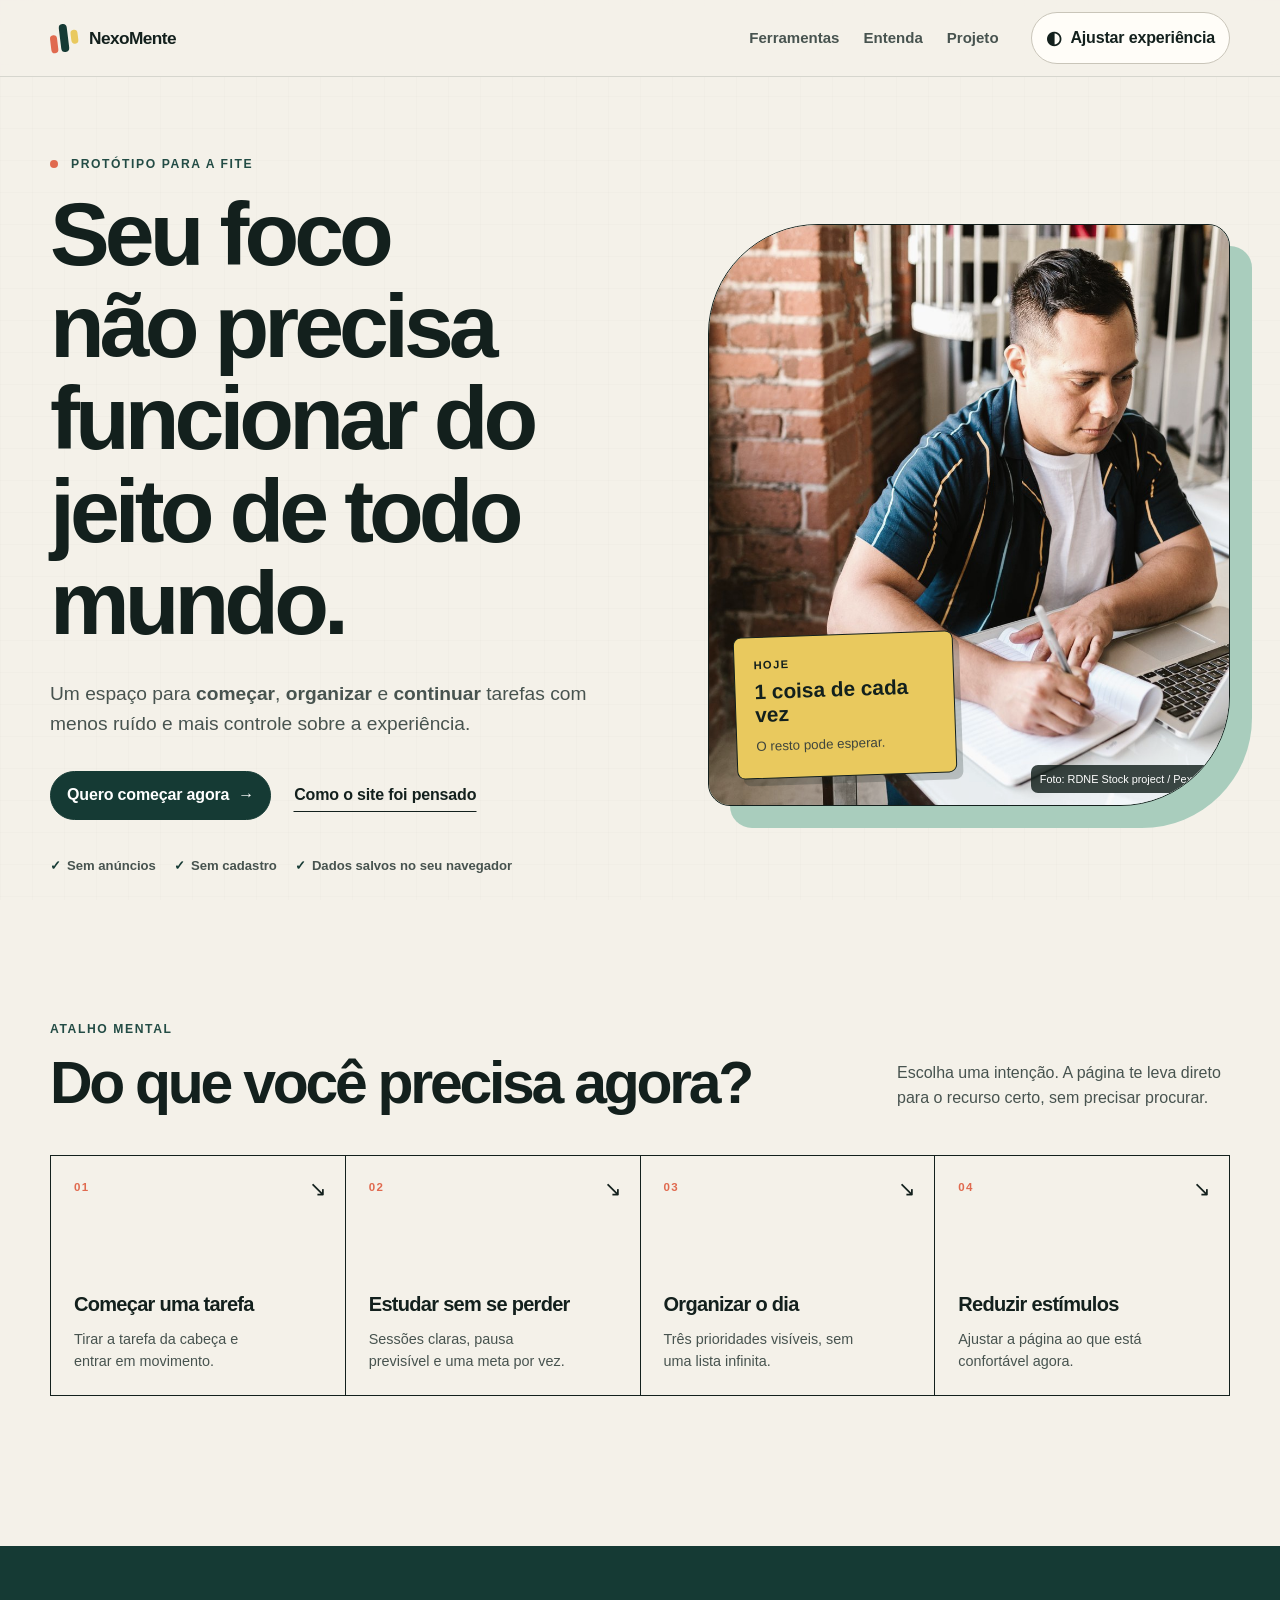
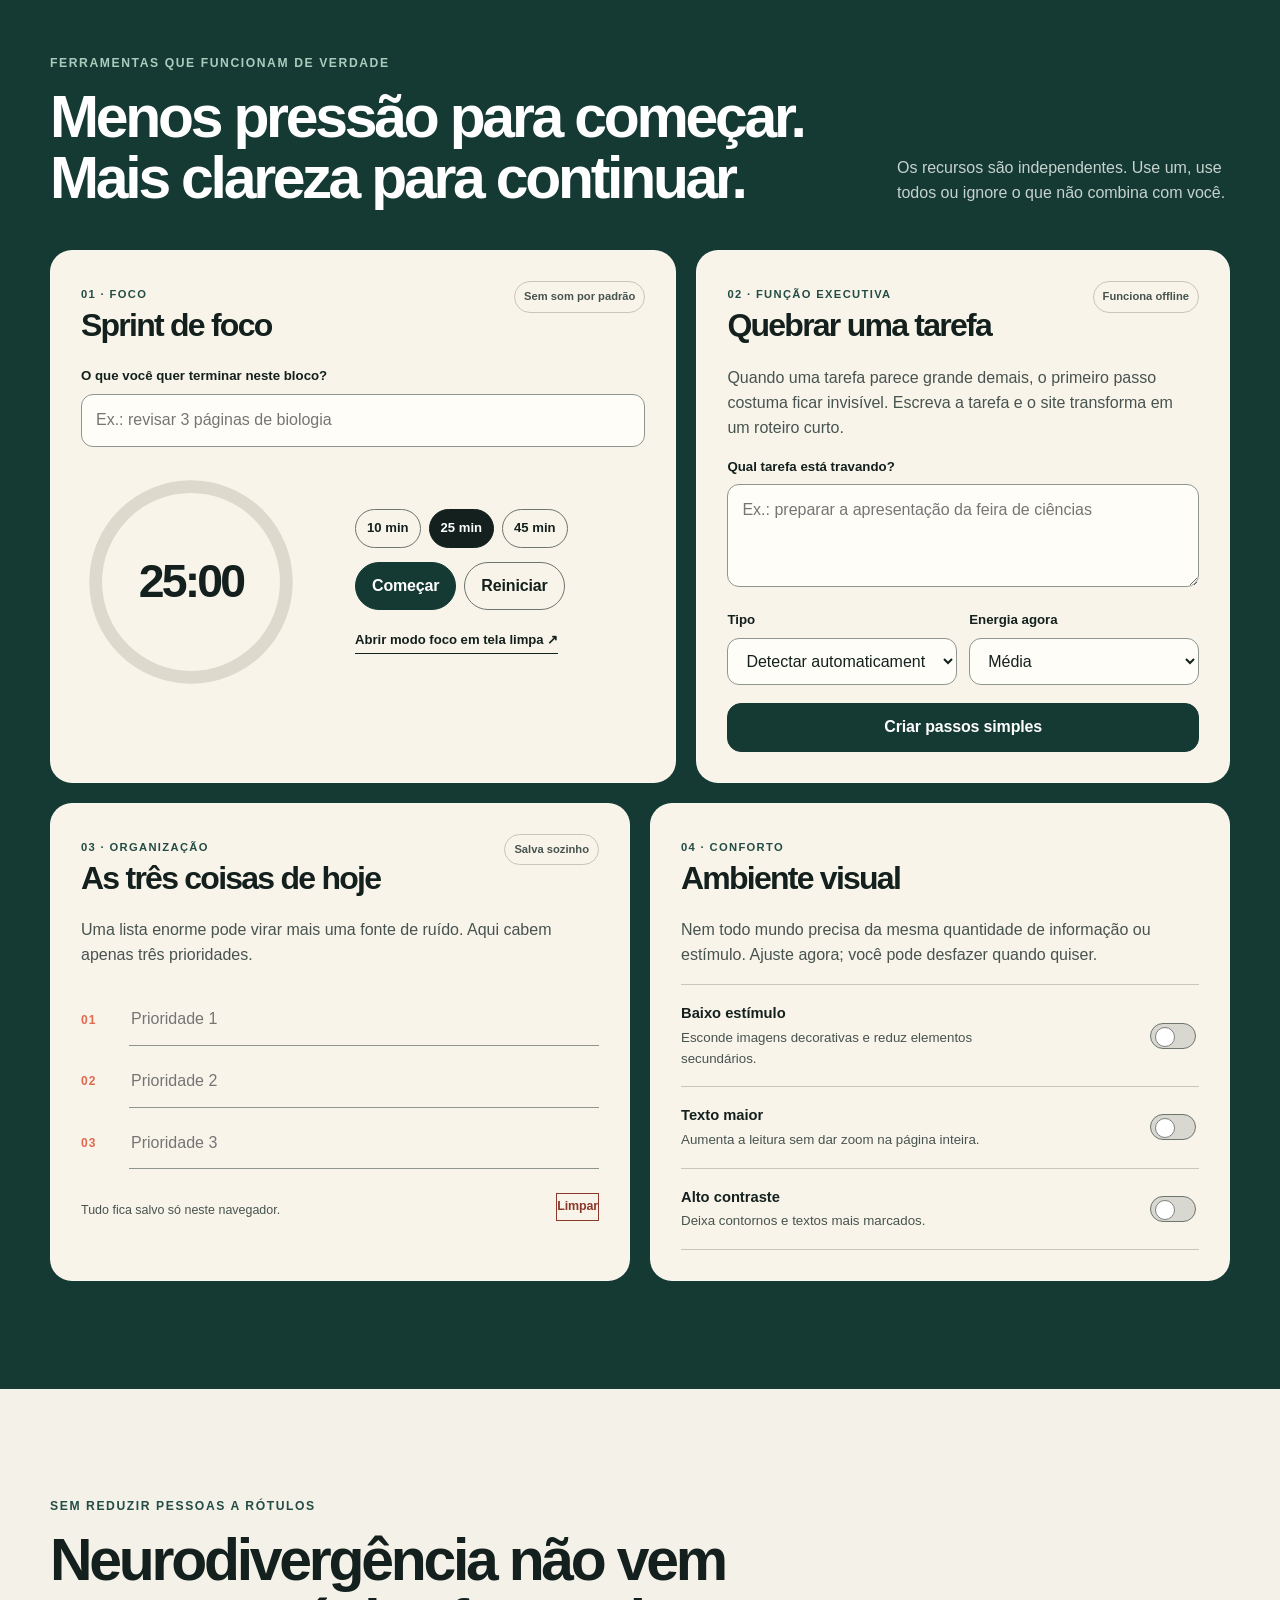
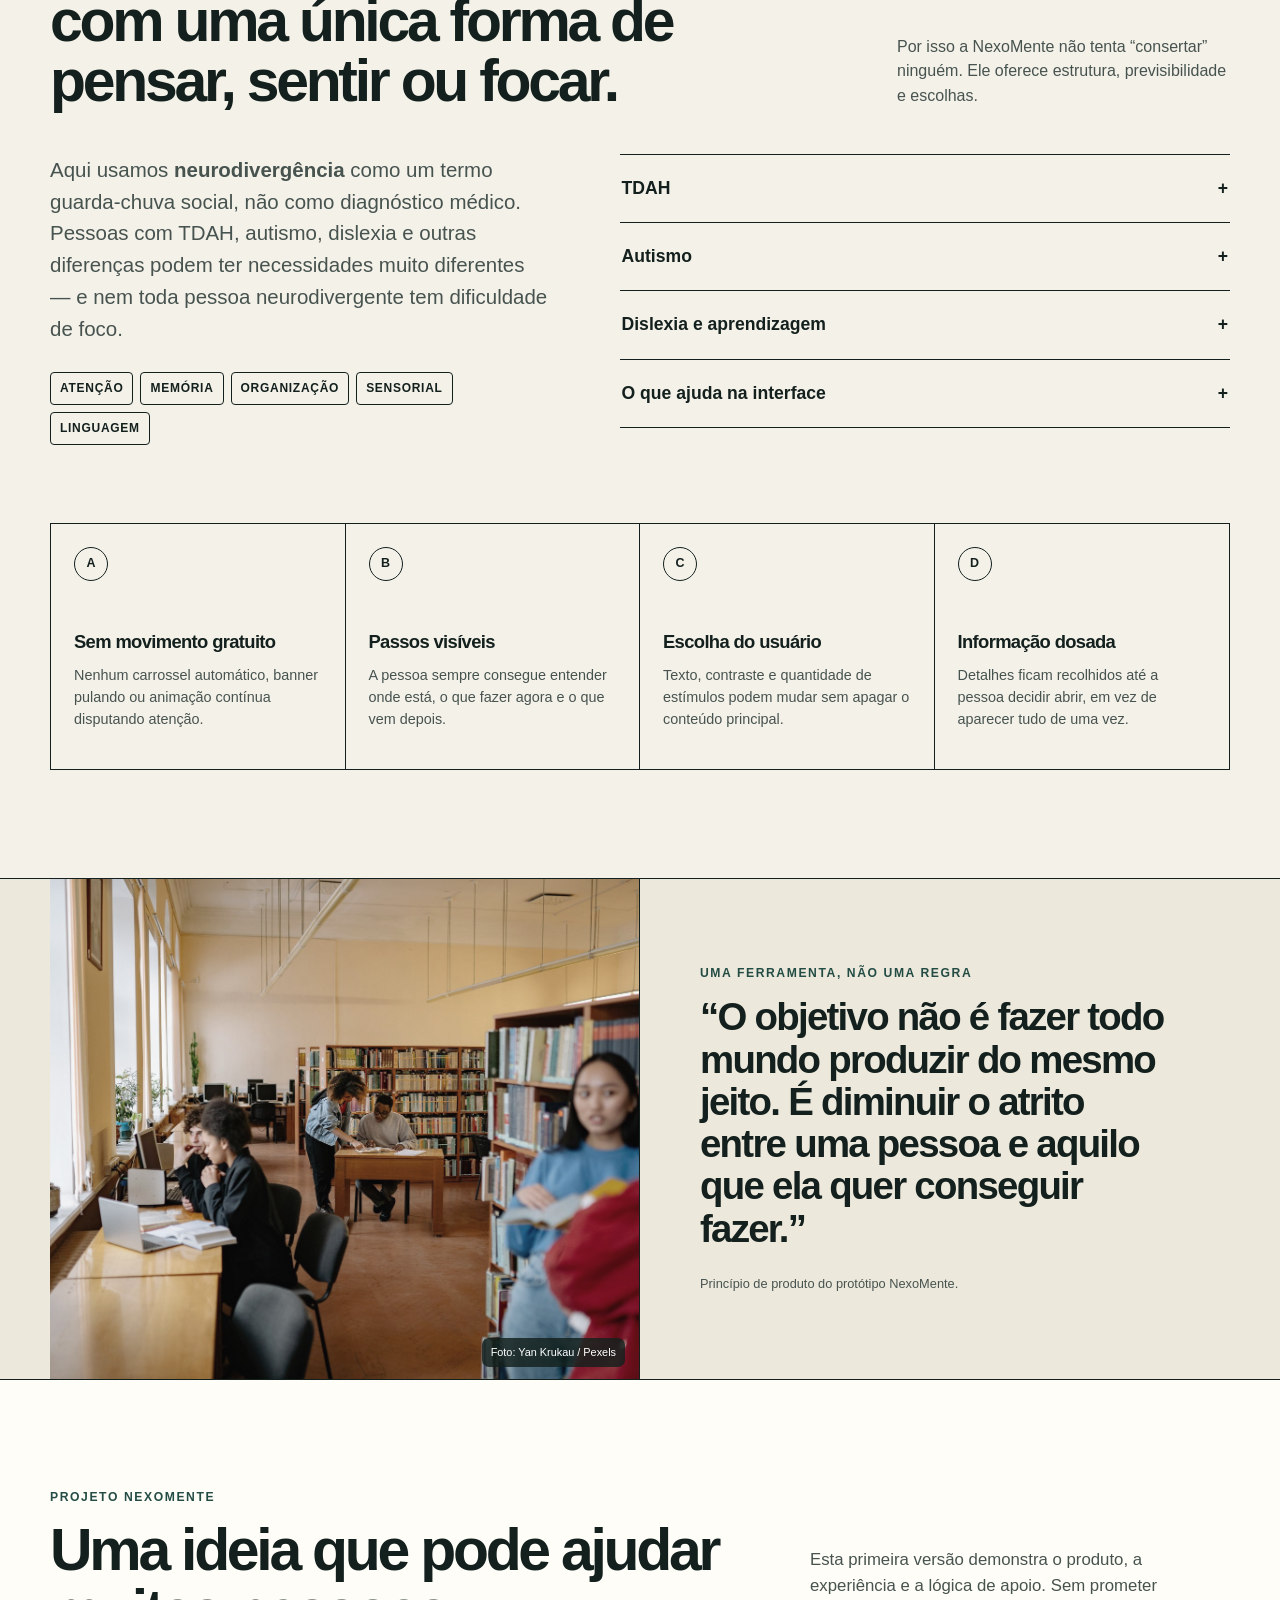
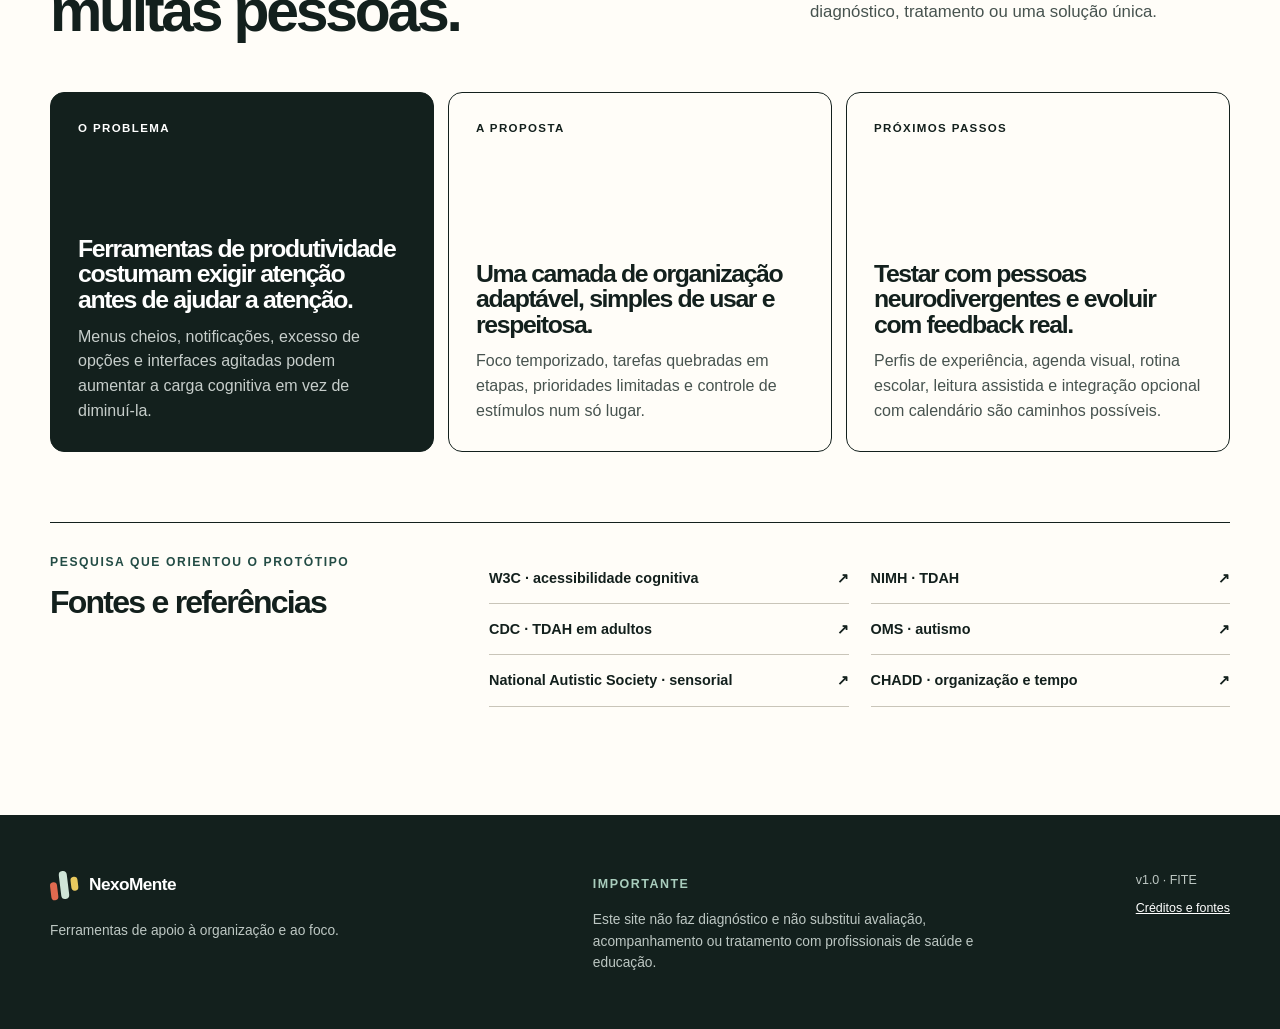
==== commit e34c5f9e: "Update index.html" ====
--- a/index.html
+++ b/index.html
@@ -24,7 +24,7 @@
       <nav class="main-nav" aria-label="Navegação principal">
         <a href="#ferramentas">Ferramentas</a>
         <a href="#entenda">Entenda</a>
-        <a href="#projeto">Projeto FITE</a>
+        <a href="#projeto">Projeto</a>
       </nav>
 
       <button class="button button-quiet" type="button" id="openExperience" aria-haspopup="dialog">
@@ -254,7 +254,7 @@
             <p class="eyebrow">Sem reduzir pessoas a rótulos</p>
             <h2 id="entenda-title">Neurodivergência não vem com uma única forma de pensar, sentir ou focar.</h2>
           </div>
-          <p>Por isso o NexoMente não tenta “consertar” ninguém. Ele oferece estrutura, previsibilidade e escolhas.</p>
+          <p>Por isso a NexoMente não tenta “consertar” ninguém. Ele oferece estrutura, previsibilidade e escolhas.</p>
         </div>
 
         <div class="knowledge-grid">
@@ -332,8 +332,8 @@
       <div class="shell">
         <div class="project-head">
           <div>
-            <p class="eyebrow">FITE · projeto escolar</p>
-            <h2 id="projeto-title">Uma ideia que pode crescer para além da feira.</h2>
+            <p class="eyebrow">Projeto NexoMente</p>
+            <h2 id="projeto-title">Uma ideia que pode ajudar muitas pessoas.</h2>
           </div>
           <p class="project-summary">Esta primeira versão demonstra o produto, a experiência e a lógica de apoio. Sem prometer diagnóstico, tratamento ou uma solução única.</p>
         </div>
@@ -381,7 +381,7 @@
           <span class="brand-mark" aria-hidden="true"><span></span><span></span><span></span></span>
           <span class="brand-name">NexoMente</span>
         </a>
-        <p>Protótipo criado para uma feira de ciências. Ferramentas de apoio à organização e ao foco.</p>
+        <p>Ferramentas de apoio à organização e ao foco.</p>
       </div>
       <div class="footer-note">
         <strong>Importante</strong>
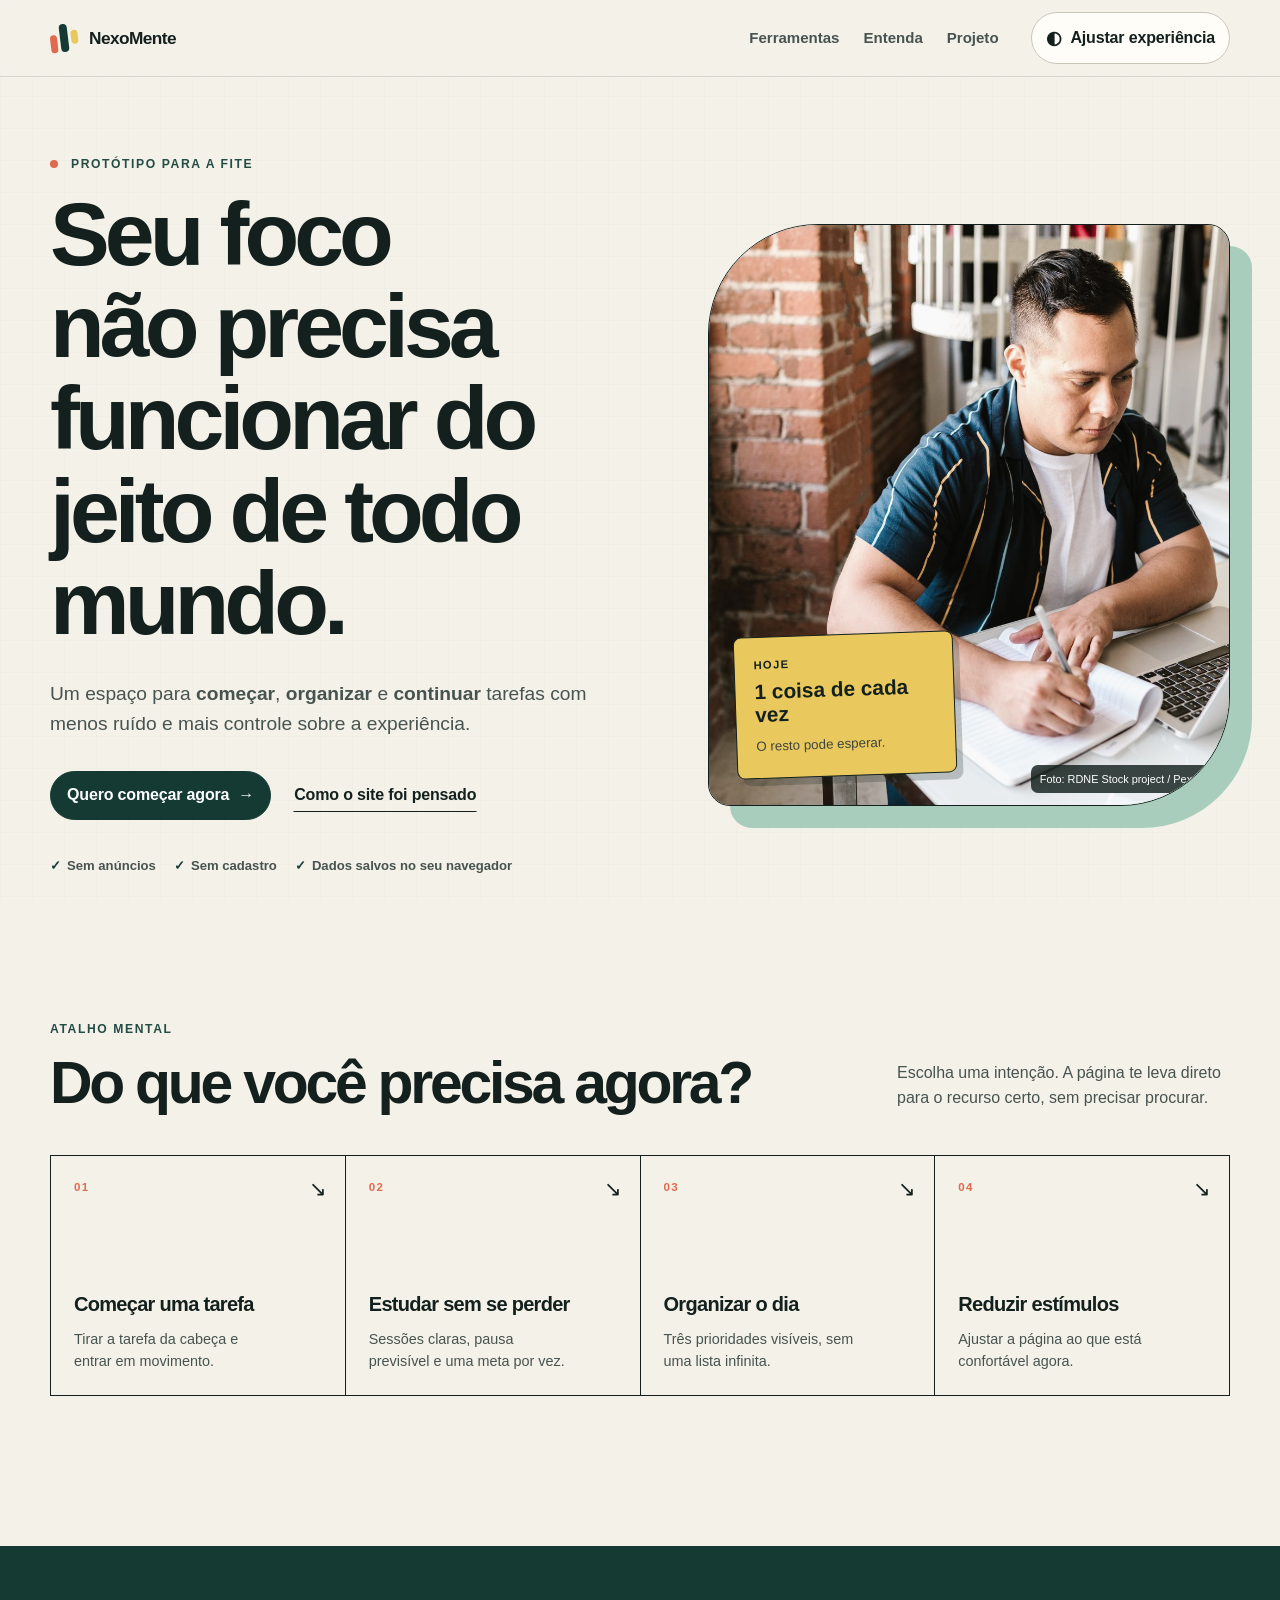
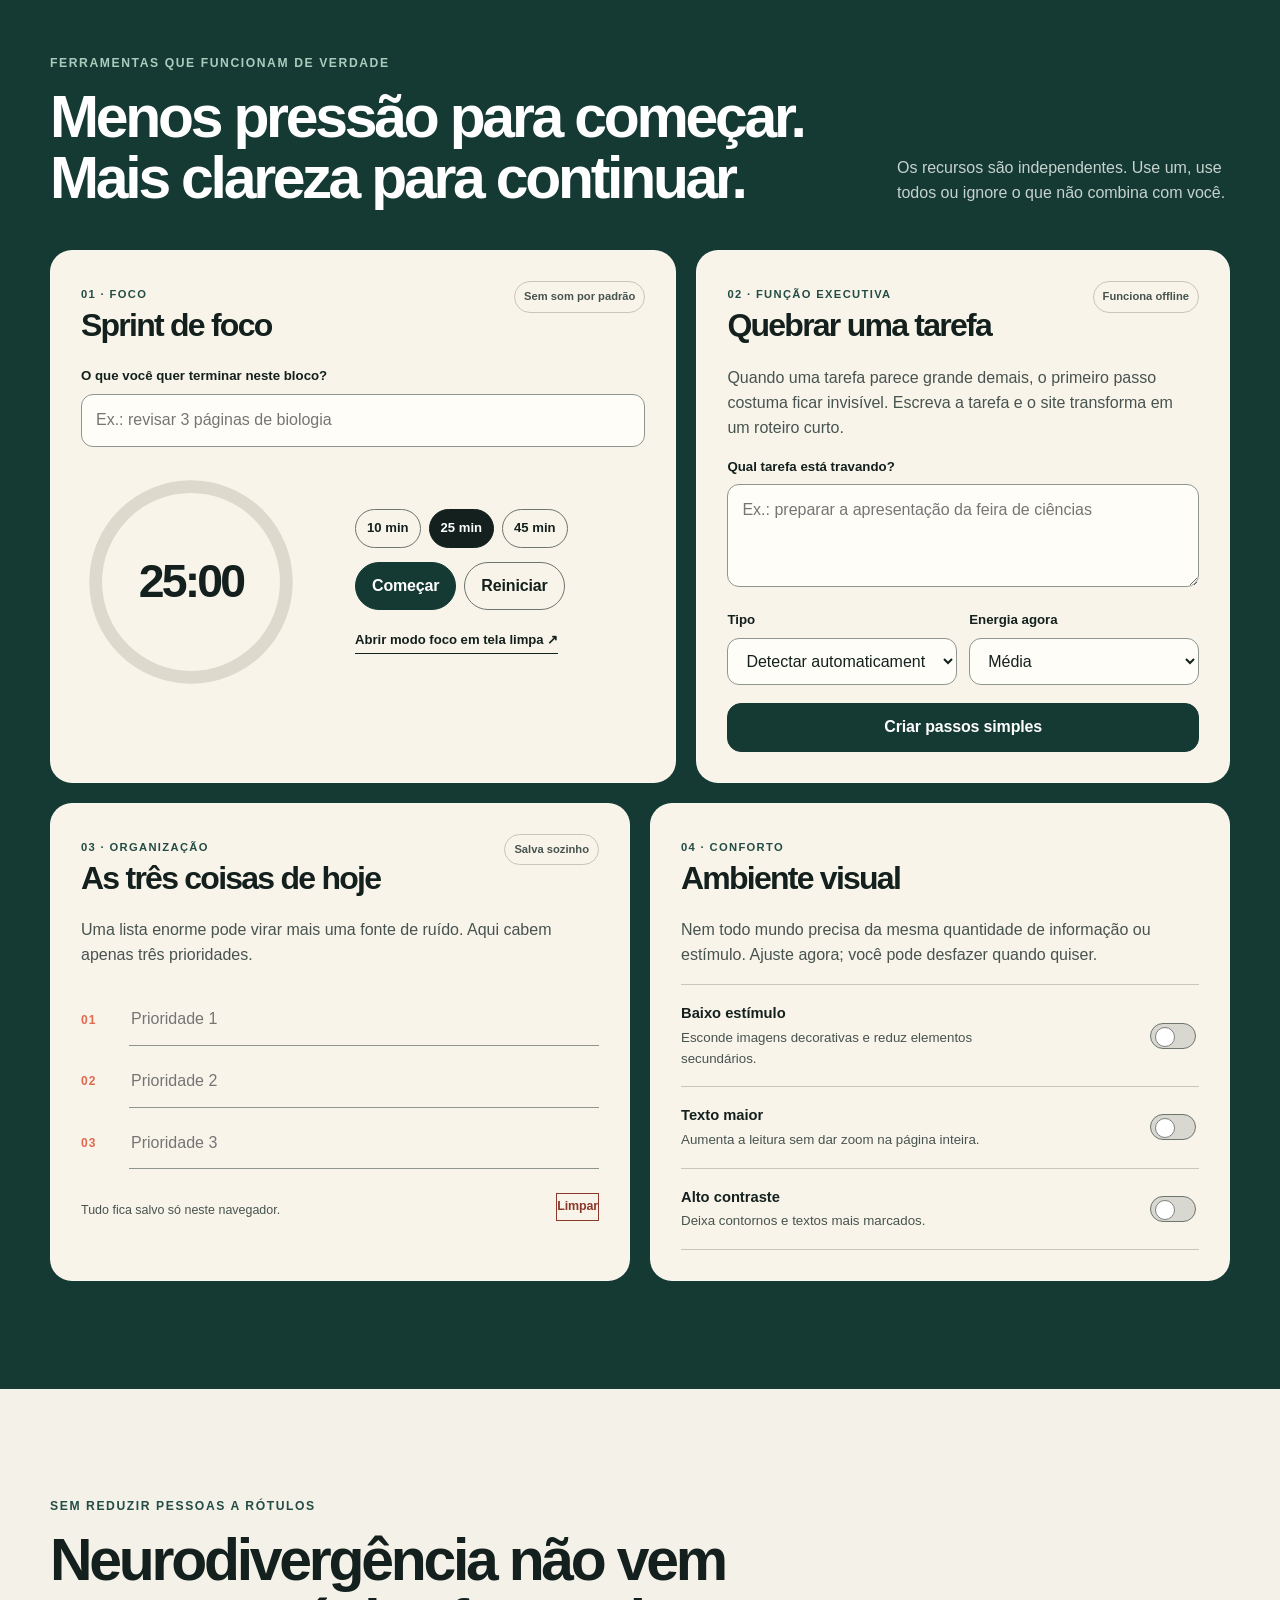
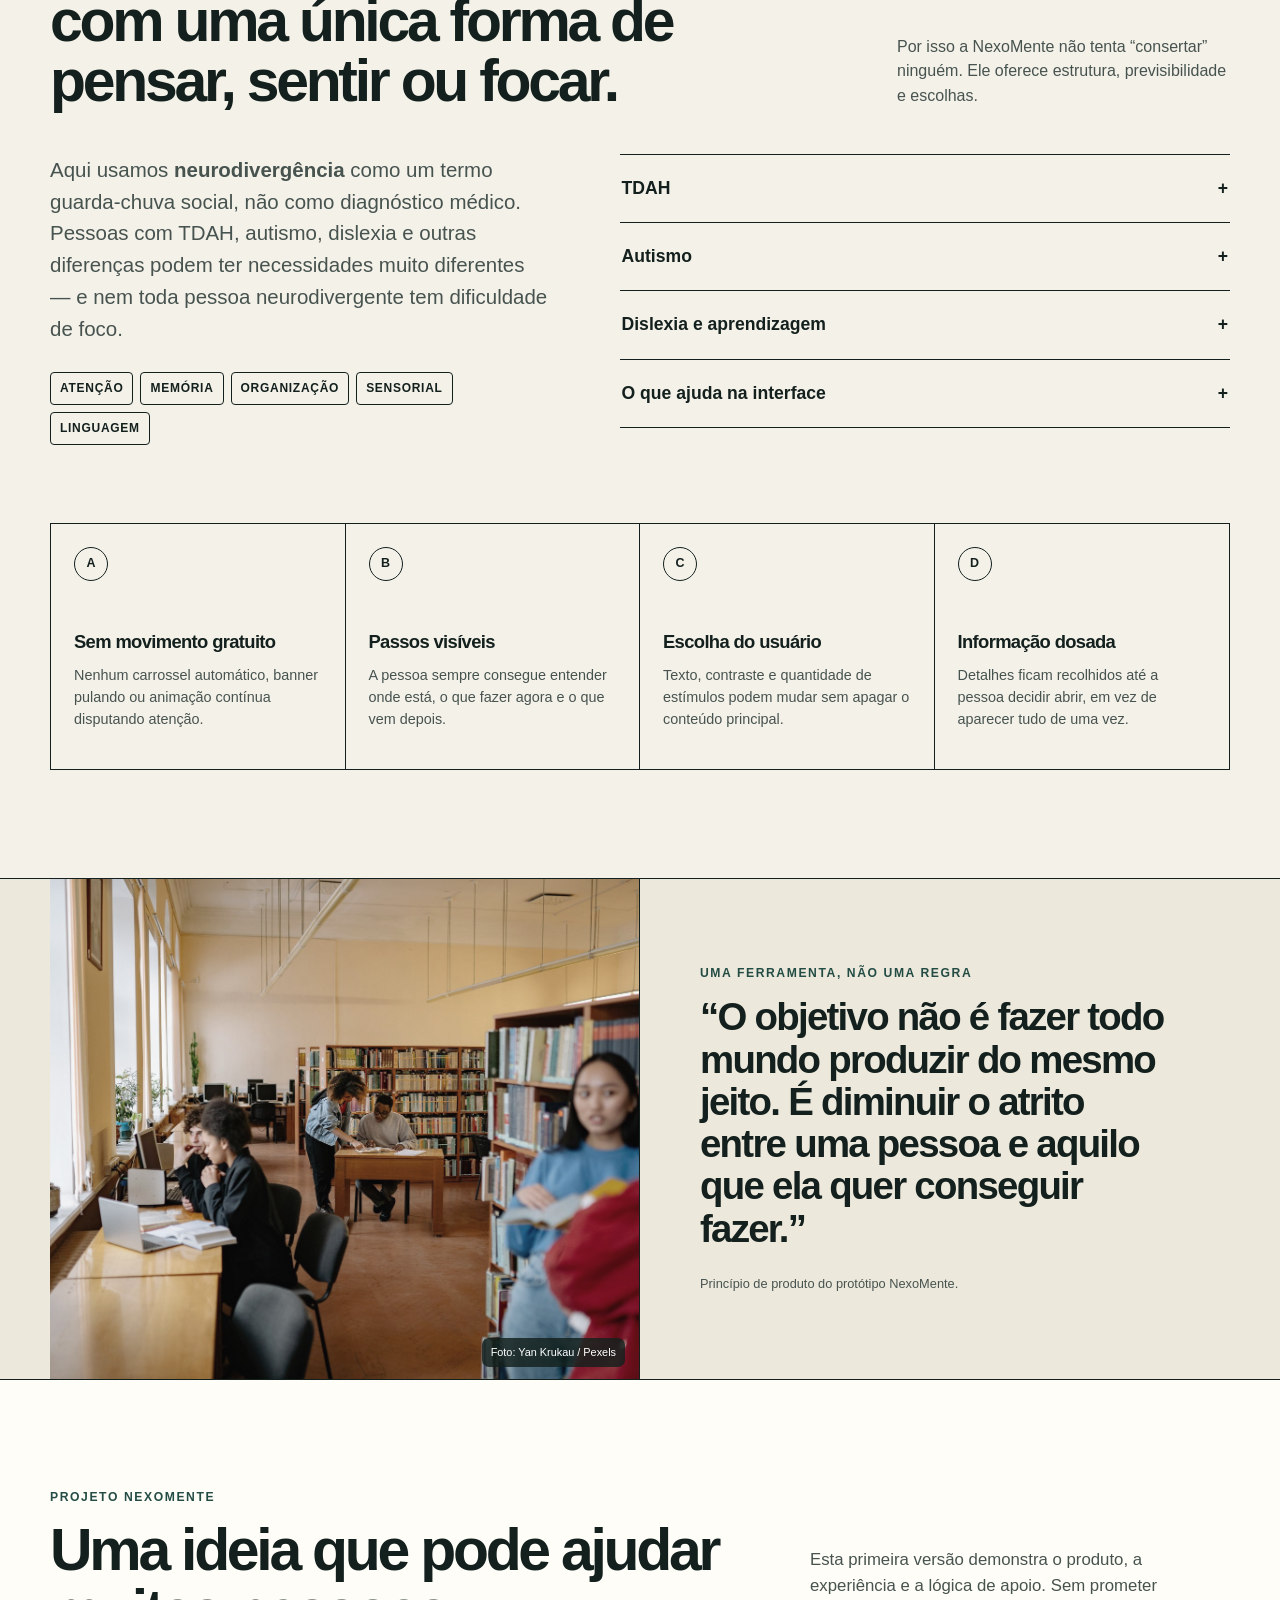
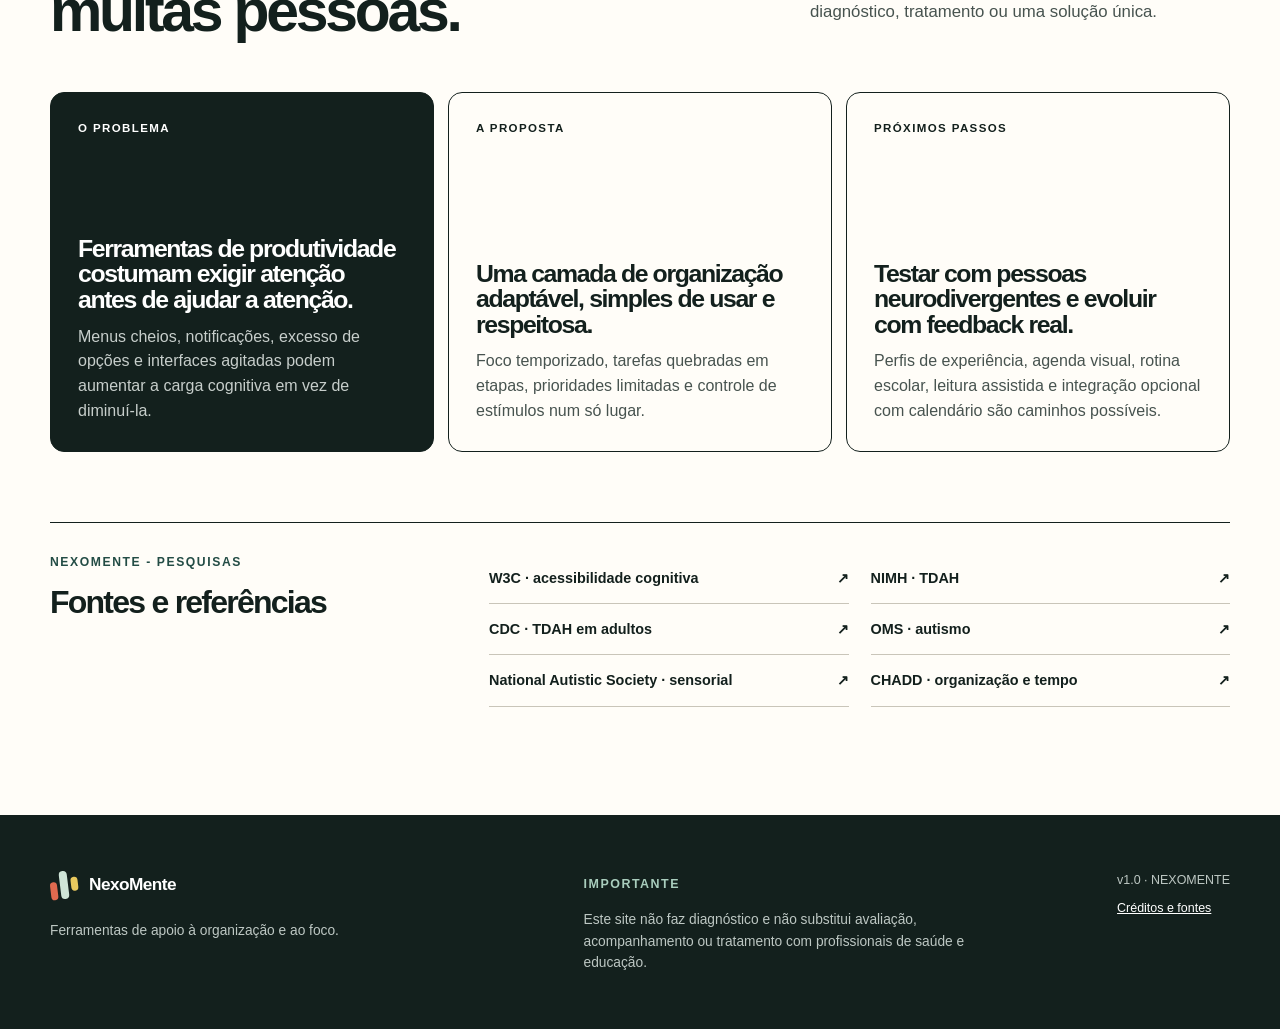
==== commit e10539e4: "Update index.html" ====
--- a/index.html
+++ b/index.html
@@ -5,7 +5,7 @@
   <meta name="viewport" content="width=device-width, initial-scale=1" />
   <meta name="theme-color" content="#153A34" />
   <meta name="description" content="NexoMente: ferramentas de foco, organização e estudo com uma experiência ajustável para diferentes formas de atenção e processamento." />
-  <meta name="color-scheme" content="light" />
+  <meta name="color-scheme" content="light dark" />
   <title>NexoMente — foco do seu jeito</title>
   <link rel="icon" href="assets/logo-mark.svg" type="image/svg+xml" />
   <link rel="manifest" href="manifest.webmanifest" />
@@ -358,7 +358,7 @@
 
         <div class="sources-block" aria-labelledby="fontes-title">
           <div>
-            <p class="eyebrow">Pesquisa que orientou o protótipo</p>
+            <p class="eyebrow">NEXOMENTE - PESQUISAS</p>
             <h3 id="fontes-title">Fontes e referências</h3>
           </div>
           <div class="source-links">
@@ -388,7 +388,7 @@
         <p>Este site não faz diagnóstico e não substitui avaliação, acompanhamento ou tratamento com profissionais de saúde e educação.</p>
       </div>
       <div class="footer-meta">
-        <span>v1.0 · FITE</span>
+        <span>v1.0 · NEXOMENTE</span>
         <a href="SOURCES.md">Créditos e fontes</a>
       </div>
     </div>
@@ -415,6 +415,10 @@
           <input type="checkbox" id="dialogLargeText" />
         </label>
         <label class="toggle-row">
+         <span><strong>Modo escuro</strong><small>Reduz a luminosidade da interface e usa cores mais confortáveis em ambientes escuros.</small></span>
+         <input type="checkbox" id="darkModeToggle" />
+       </label>
+        <label class="toggle-row">
           <span><strong>Alto contraste</strong><small>Reforça bordas e contraste de texto.</small></span>
           <input type="checkbox" id="dialogContrast" />
         </label>
@@ -428,7 +432,7 @@
     <div class="focus-shell">
       <button class="icon-button focus-close" type="button" id="closeFocusRoom" aria-label="Fechar modo foco">×</button>
       <p class="eyebrow">Modo foco</p>
-      <h2 id="focusRoomTitle">Só isso por enquanto.</h2>
+      <h2 id="focusRoomTitle">O foco é necessário.</h2>
       <p class="focus-task-display" id="focusRoomTask">Escolha uma tarefa na tela anterior.</p>
       <div class="focus-time" id="focusRoomTime" aria-live="polite">25:00</div>
       <div class="focus-actions">
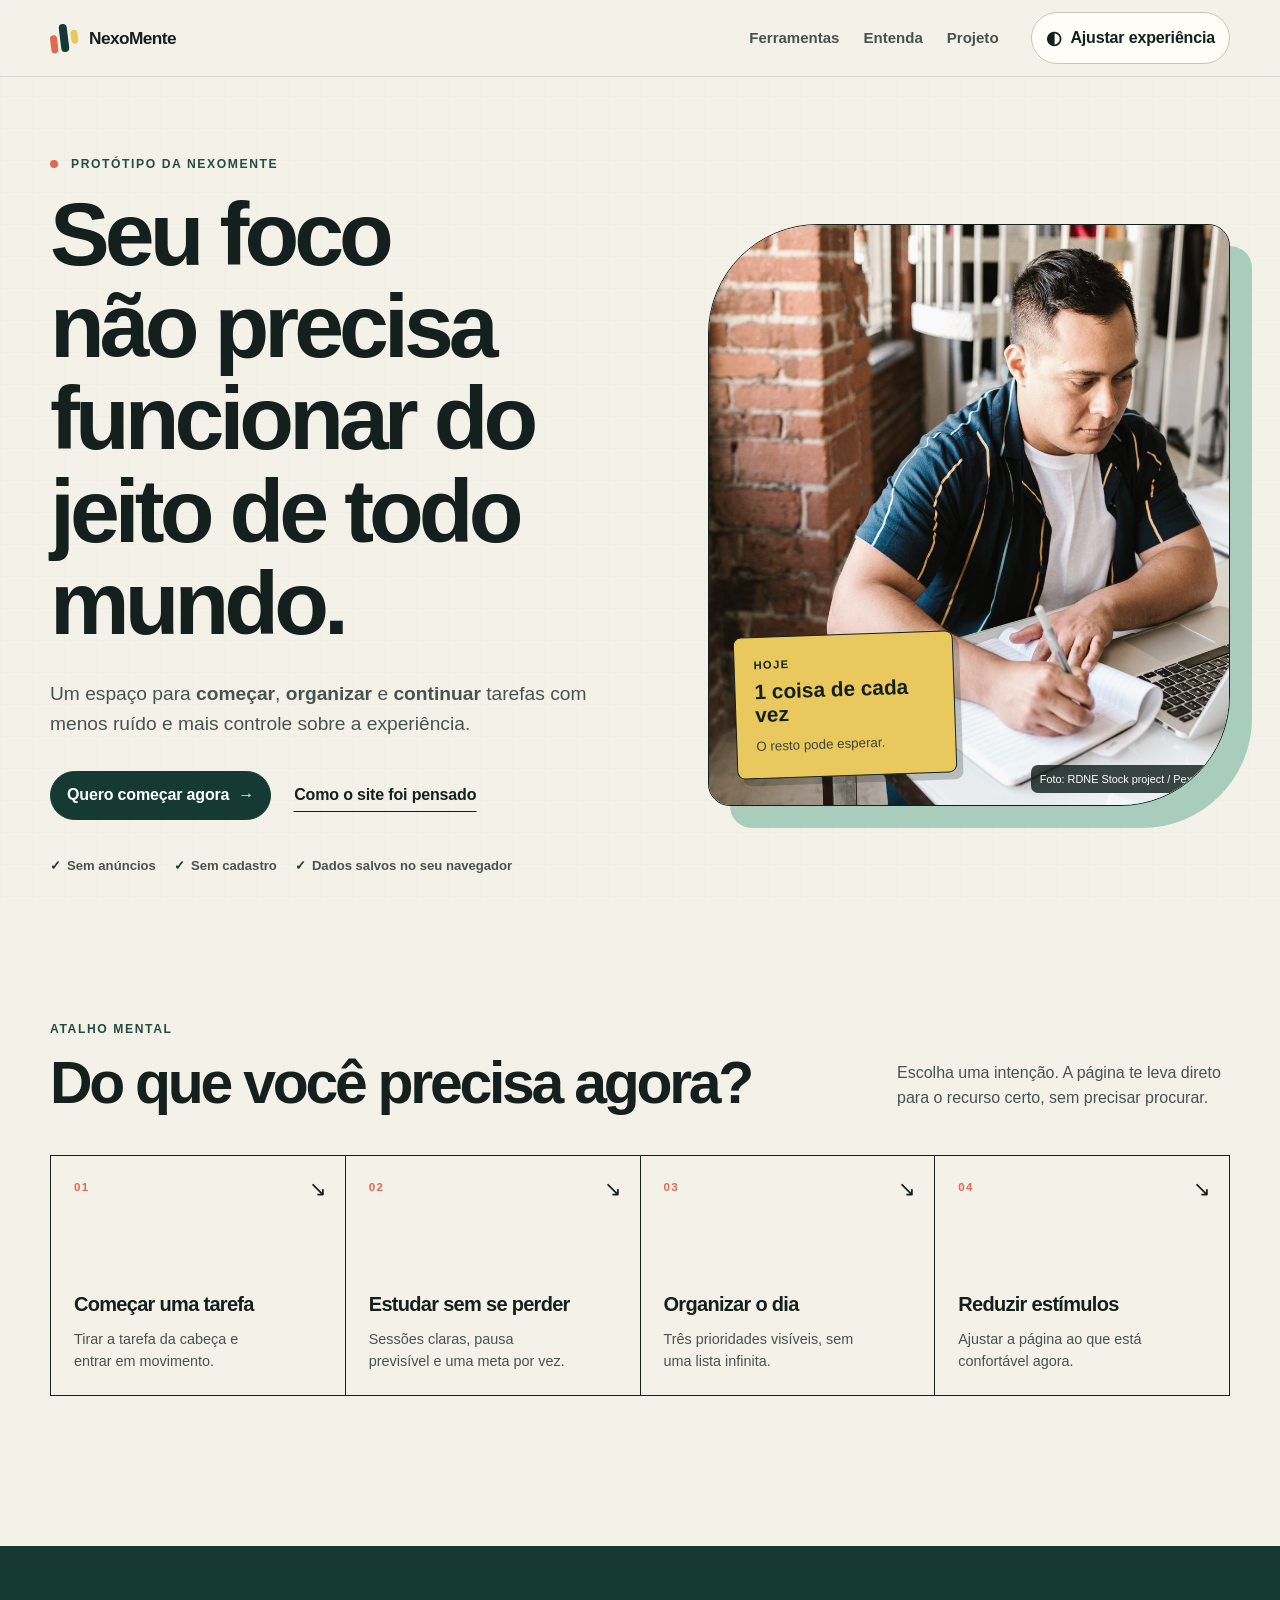
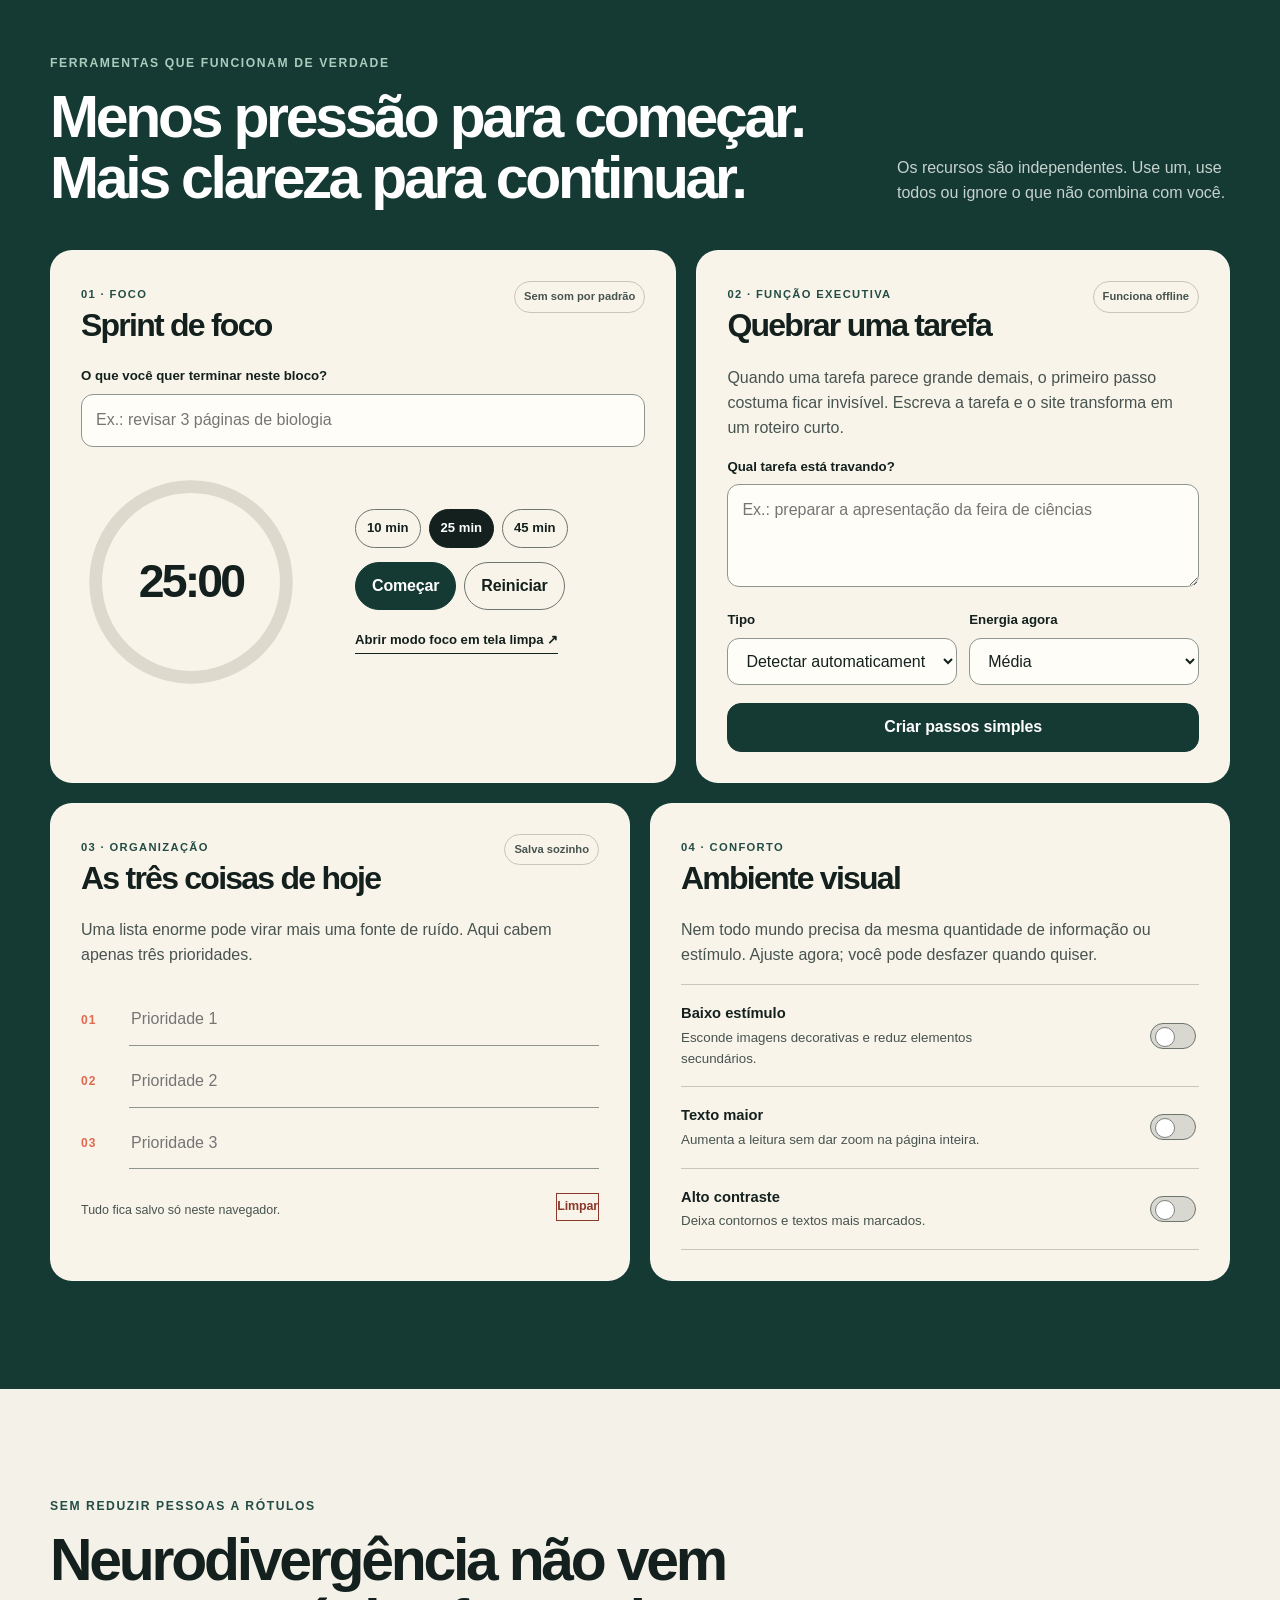
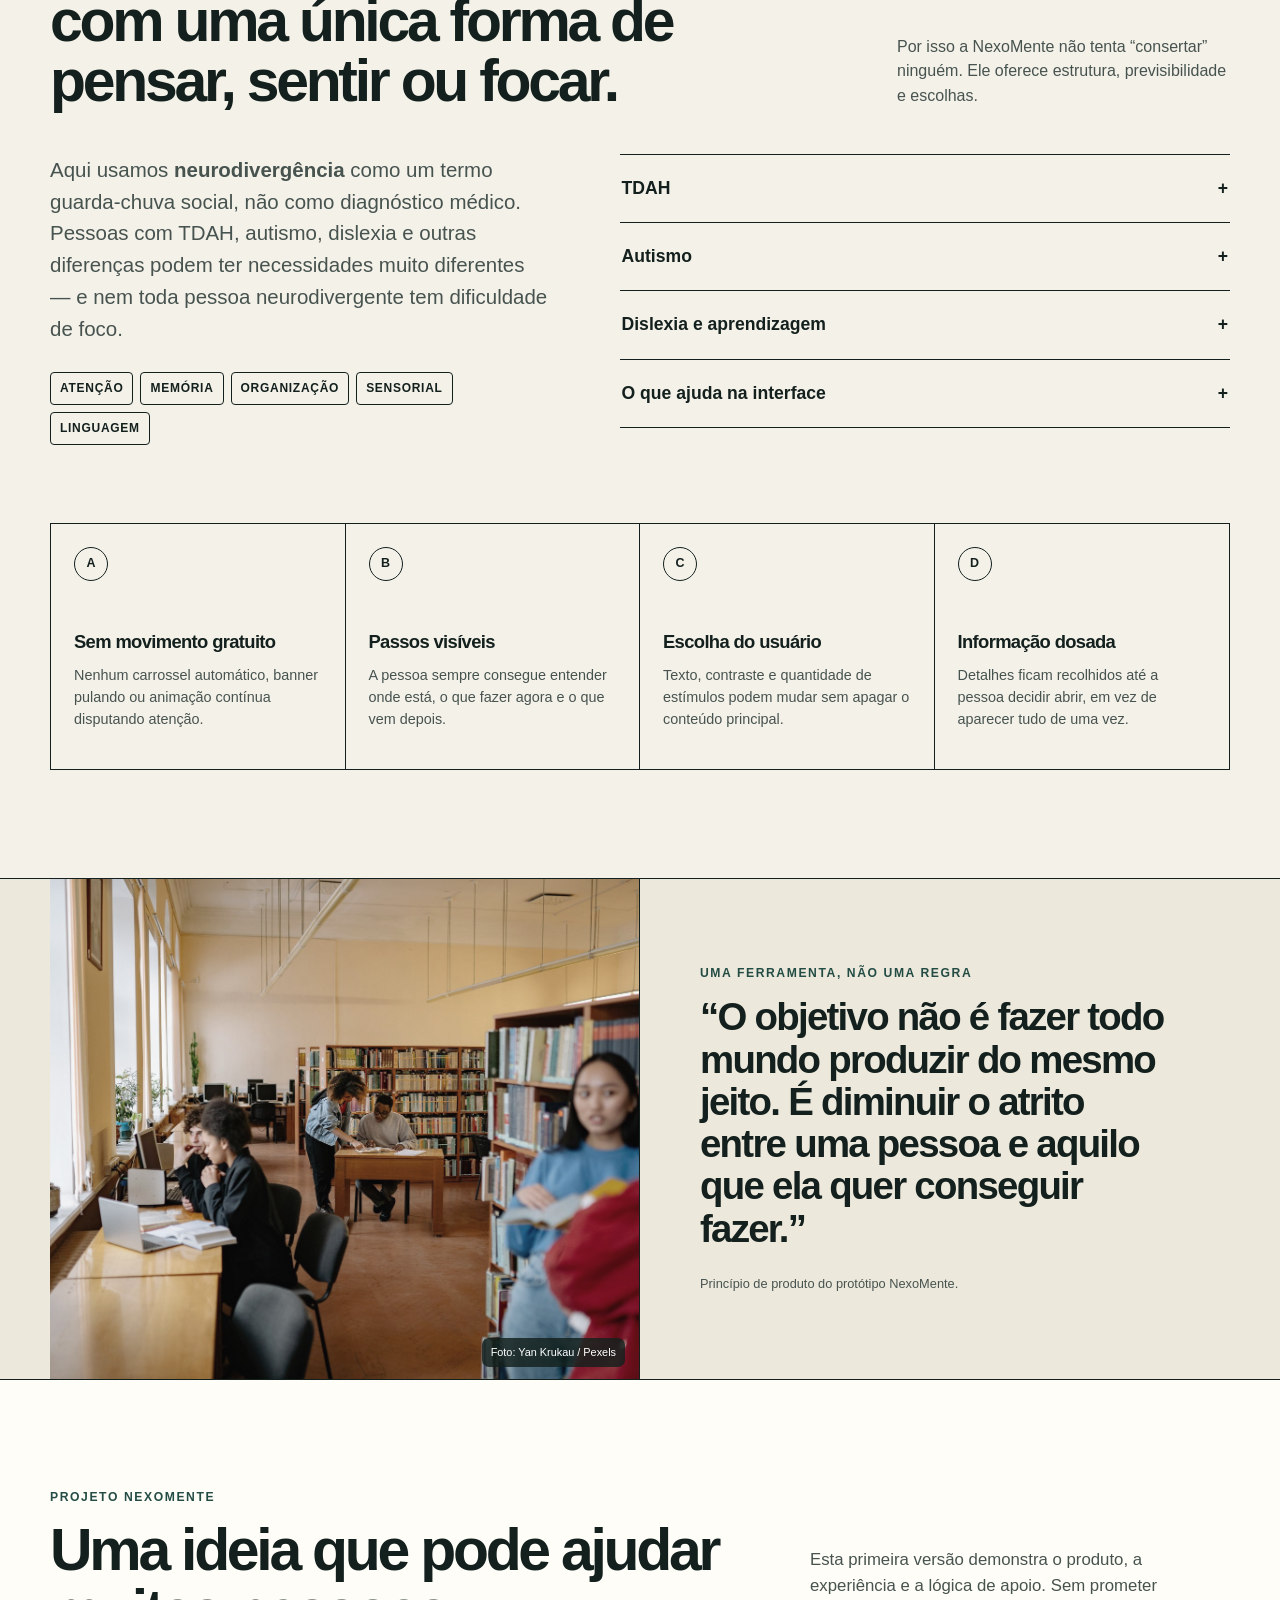
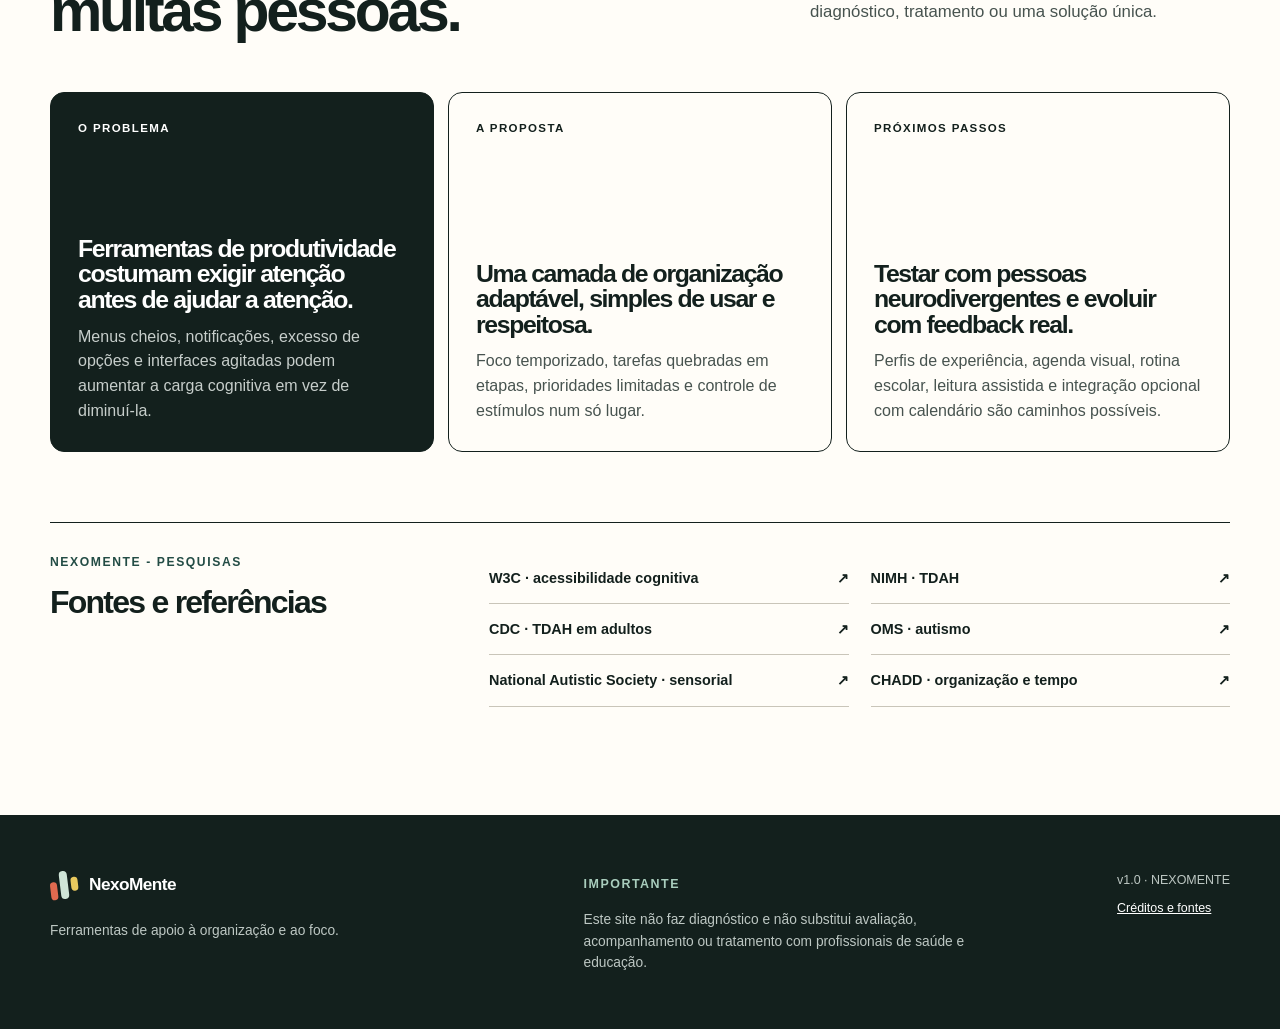
==== commit edf173b3: "Update index.html" ====
--- a/index.html
+++ b/index.html
@@ -6,7 +6,7 @@
   <meta name="theme-color" content="#153A34" />
   <meta name="description" content="NexoMente: ferramentas de foco, organização e estudo com uma experiência ajustável para diferentes formas de atenção e processamento." />
   <meta name="color-scheme" content="light dark" />
-  <title>NexoMente — foco do seu jeito</title>
+  <title>NexoMente - foco do seu jeito</title>
   <link rel="icon" href="assets/logo-mark.svg" type="image/svg+xml" />
   <link rel="manifest" href="manifest.webmanifest" />
   <link rel="stylesheet" href="css/styles.css" />
@@ -37,7 +37,7 @@
   <main id="conteudo">
     <section class="hero shell section" aria-labelledby="hero-title">
       <div class="hero-copy">
-        <p class="eyebrow"><span class="status-dot" aria-hidden="true"></span> Protótipo para a FITE</p>
+        <p class="eyebrow"><span class="status-dot" aria-hidden="true"></span> Protótipo da NexoMente</p>
         <h1 id="hero-title">Seu foco não precisa funcionar do jeito de todo mundo.</h1>
         <p class="hero-lead">Um espaço para <strong>começar</strong>, <strong>organizar</strong> e <strong>continuar</strong> tarefas com menos ruído e mais controle sobre a experiência.</p>
         <div class="hero-actions">
--- a/css/styles.css
+++ b/css/styles.css
@@ -390,6 +390,265 @@
 body.large-text { --text-scale: 1.12; }
 body.high-contrast { --ink: #050a08; --ink-soft: #252b28; --line: #686d6a; --paper: #fbfaf5; --surface: #fff; }
 body.high-contrast .button-primary { background: #081c18; }
+/* =========================================================
+   MODO ESCURO — NEXOMENTE
+   ========================================================= */
+
+body.dark-mode {
+  --ink: #edf3f0;
+  --ink-soft: #afbeb7;
+
+  --paper: #0f1613;
+  --paper-2: #141e1a;
+  --surface: #18241f;
+
+  --forest: #326958;
+  --forest-2: #8ac8b4;
+
+  --mint: #223f35;
+  --mint-2: #345f51;
+
+  --coral: #f08a73;
+  --yellow: #efd675;
+
+  --line: #34473f;
+  --line-dark: #687a72;
+
+  --shadow:
+    0 18px 45px rgba(0, 0, 0, .32);
+
+  color-scheme: dark;
+}
+
+
+/* Fundo quadriculado extremamente discreto */
+body.dark-mode::before {
+  opacity: .16;
+
+  background-image:
+    linear-gradient(
+      to right,
+      rgba(255, 255, 255, .045) 1px,
+      transparent 1px
+    ),
+    linear-gradient(
+      to bottom,
+      rgba(255, 255, 255, .045) 1px,
+      transparent 1px
+    );
+}
+
+
+/* Cabeçalho */
+body.dark-mode .site-header {
+  background: rgba(15, 22, 19, .94);
+  border-bottom-color: rgba(255, 255, 255, .10);
+}
+
+
+/* Botão principal */
+body.dark-mode .button-primary {
+  background: #8bc9b5;
+  border-color: #8bc9b5;
+  color: #08120f;
+}
+
+body.dark-mode .button-primary:hover {
+  background: #a0dac7;
+  border-color: #a0dac7;
+}
+
+
+/* Botões secundários */
+body.dark-mode .button-secondary:hover {
+  background: rgba(255, 255, 255, .07);
+}
+
+body.dark-mode .button-quiet {
+  background: #18241f;
+}
+
+
+/* Área verde das ferramentas */
+body.dark-mode .tools-section {
+  background: #102d25;
+  color: #edf3f0;
+}
+
+body.dark-mode .tools-section .eyebrow {
+  color: #9ed4c2;
+}
+
+body.dark-mode .tools-section .split-heading > p {
+  color: #bdcbc5;
+}
+
+
+/* Cards das ferramentas */
+body.dark-mode .tool-card {
+  background: #18241f;
+  color: #edf3f0;
+  border-color: #40544b;
+}
+
+
+/* Campos */
+body.dark-mode .text-input,
+body.dark-mode .priority-input,
+body.dark-mode textarea,
+body.dark-mode select {
+  background: #111a16;
+  color: #edf3f0;
+  border-color: #52675e;
+}
+
+body.dark-mode .text-input::placeholder,
+body.dark-mode .priority-input::placeholder,
+body.dark-mode textarea::placeholder {
+  color: #82928b;
+}
+
+
+/* Timer */
+body.dark-mode .ring-track {
+  stroke: #32443c;
+}
+
+body.dark-mode .preset.active {
+  background: #9bd1bf;
+  border-color: #9bd1bf;
+  color: #07110e;
+}
+
+
+/* Etapas das tarefas */
+body.dark-mode .step-item {
+  background: #111a16;
+}
+
+body.dark-mode .step-item input:checked + label {
+  color: #788980;
+}
+
+body.dark-mode .step-note {
+  background: #302d1d;
+  color: #e2dfcd;
+  border-left-color: var(--yellow);
+}
+
+
+/* Interruptores */
+body.dark-mode .toggle-row input {
+  background: #263630;
+}
+
+body.dark-mode .toggle-row input::after {
+  background: #dce7e2;
+  border-color: #82928b;
+}
+
+body.dark-mode .toggle-row input:checked {
+  background: #5fa990;
+}
+
+body.dark-mode .toggle-row input:checked::after {
+  border-color: #dce7e2;
+}
+
+
+/* Imagens um pouco menos brilhantes */
+body.dark-mode .hero-media img,
+body.dark-mode .photo-band img {
+  filter:
+    saturate(.75)
+    brightness(.82)
+    contrast(1.04);
+}
+
+
+/* Cartão amarelo da foto principal */
+body.dark-mode .hero-note {
+  background: #d8bd63;
+  color: #15201c;
+  border-color: #15201c;
+}
+
+body.dark-mode .hero-note small {
+  color: #37413c;
+}
+
+
+/* Painel escuro da seção do projeto */
+body.dark-mode .dark-panel {
+  background: #09110e;
+  color: #edf3f0;
+}
+
+body.dark-mode .dark-panel p {
+  color: #b8c6c0;
+}
+
+
+/* Rodapé continua realmente escuro */
+body.dark-mode .site-footer {
+  background: #080e0b;
+  color: #edf3f0;
+}
+
+body.dark-mode .footer-grid p,
+body.dark-mode .footer-meta {
+  color: #a9b8b1;
+}
+
+
+/* Modal de configurações */
+body.dark-mode .dialog-shell {
+  background: #18241f;
+  border-color: #566a61;
+}
+
+
+/* Tela do Modo Foco */
+body.dark-mode .focus-shell {
+  background: #0b1210;
+  color: #edf3f0;
+}
+
+
+/* Links */
+body.dark-mode .source-links a:hover,
+body.dark-mode .button-link:hover {
+  color: #a9ddcc;
+}
+
+
+/* Foco do teclado continua bem visível */
+body.dark-mode :focus-visible {
+  outline-color: #f2d975;
+}
+
+
+/* Alto contraste + modo escuro juntos */
+body.dark-mode.high-contrast {
+  --ink: #ffffff;
+  --ink-soft: #d8e1dd;
+
+  --paper: #050806;
+  --paper-2: #090e0b;
+  --surface: #0d1511;
+
+  --line: #8fa098;
+  --line-dark: #d1dcd7;
+
+  --forest: #21604f;
+  --forest-2: #b7ead9;
+}
+
+body.dark-mode.high-contrast .button-primary {
+  background: #b7ead9;
+  border-color: #b7ead9;
+  color: #020906;
+}
 body.low-stimulus::before { display: none; }
 body.low-stimulus .hero-media,
 body.low-stimulus .photo-band figure,
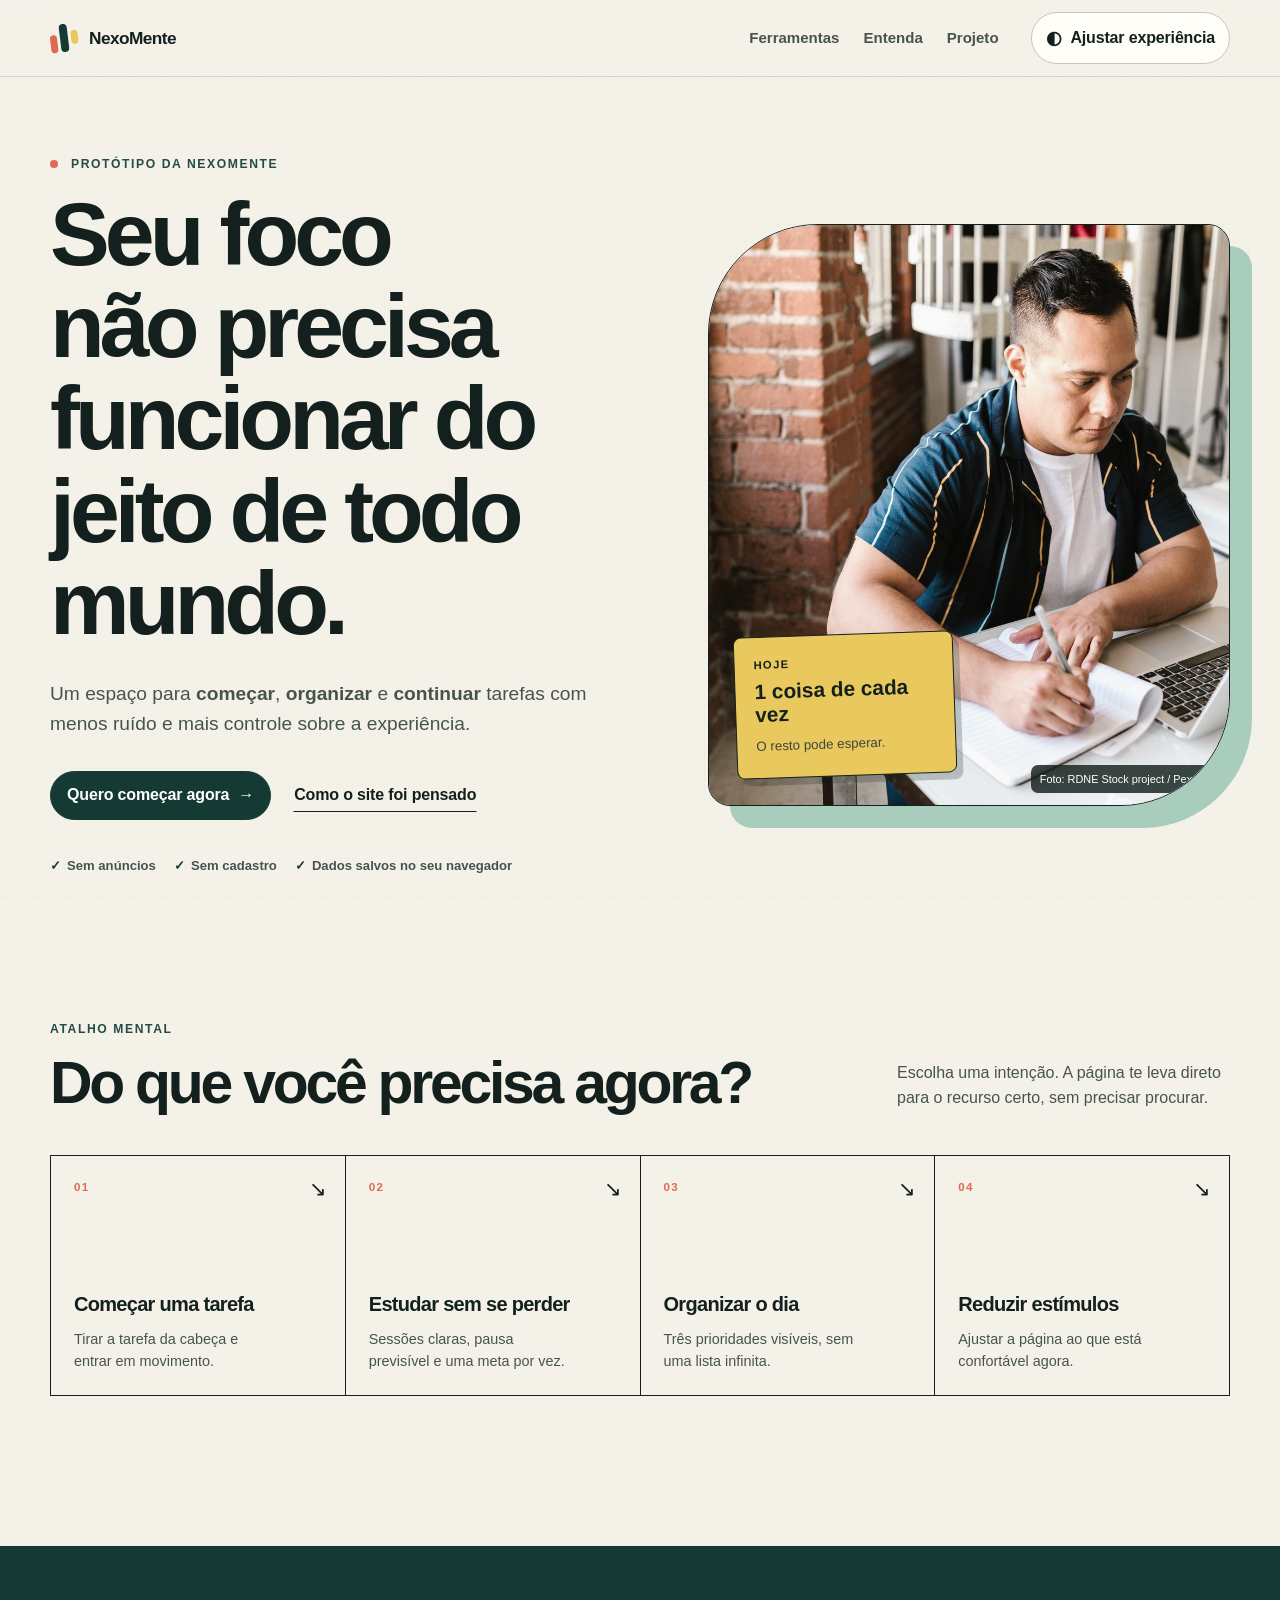
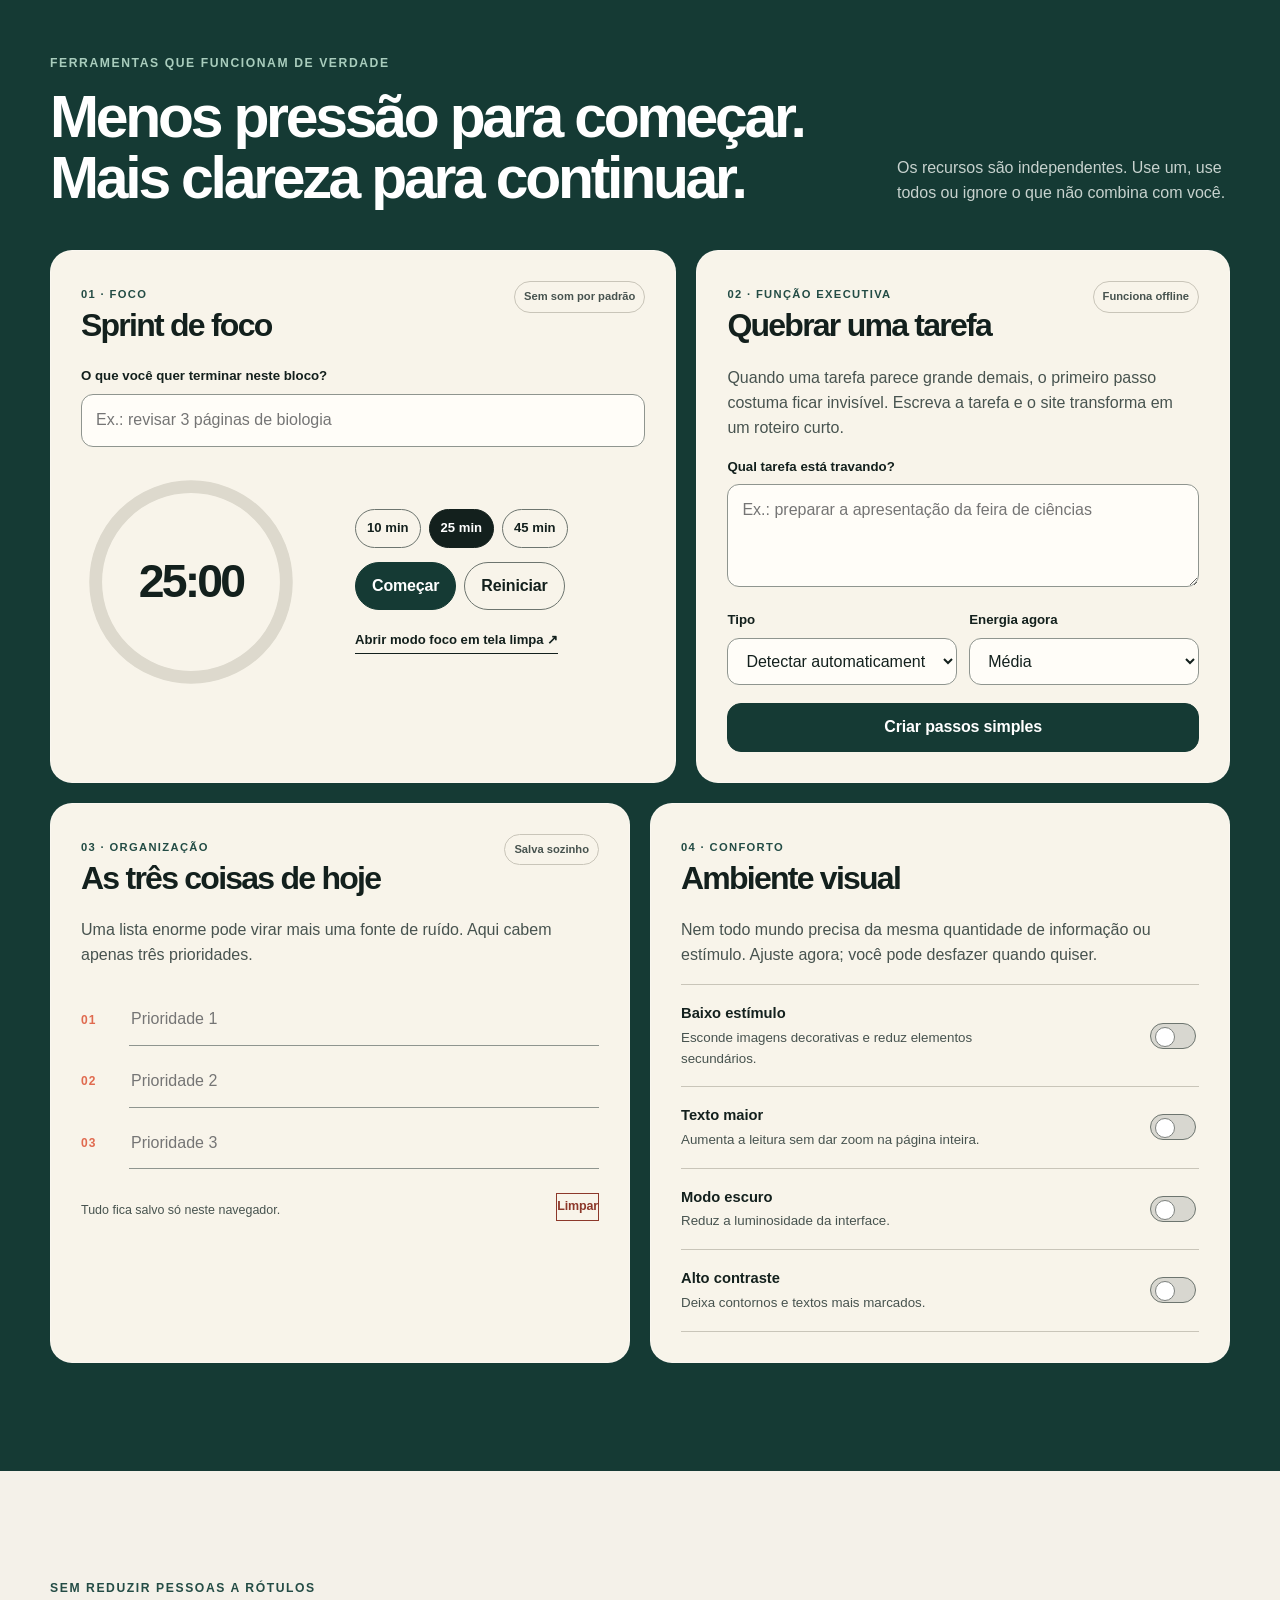
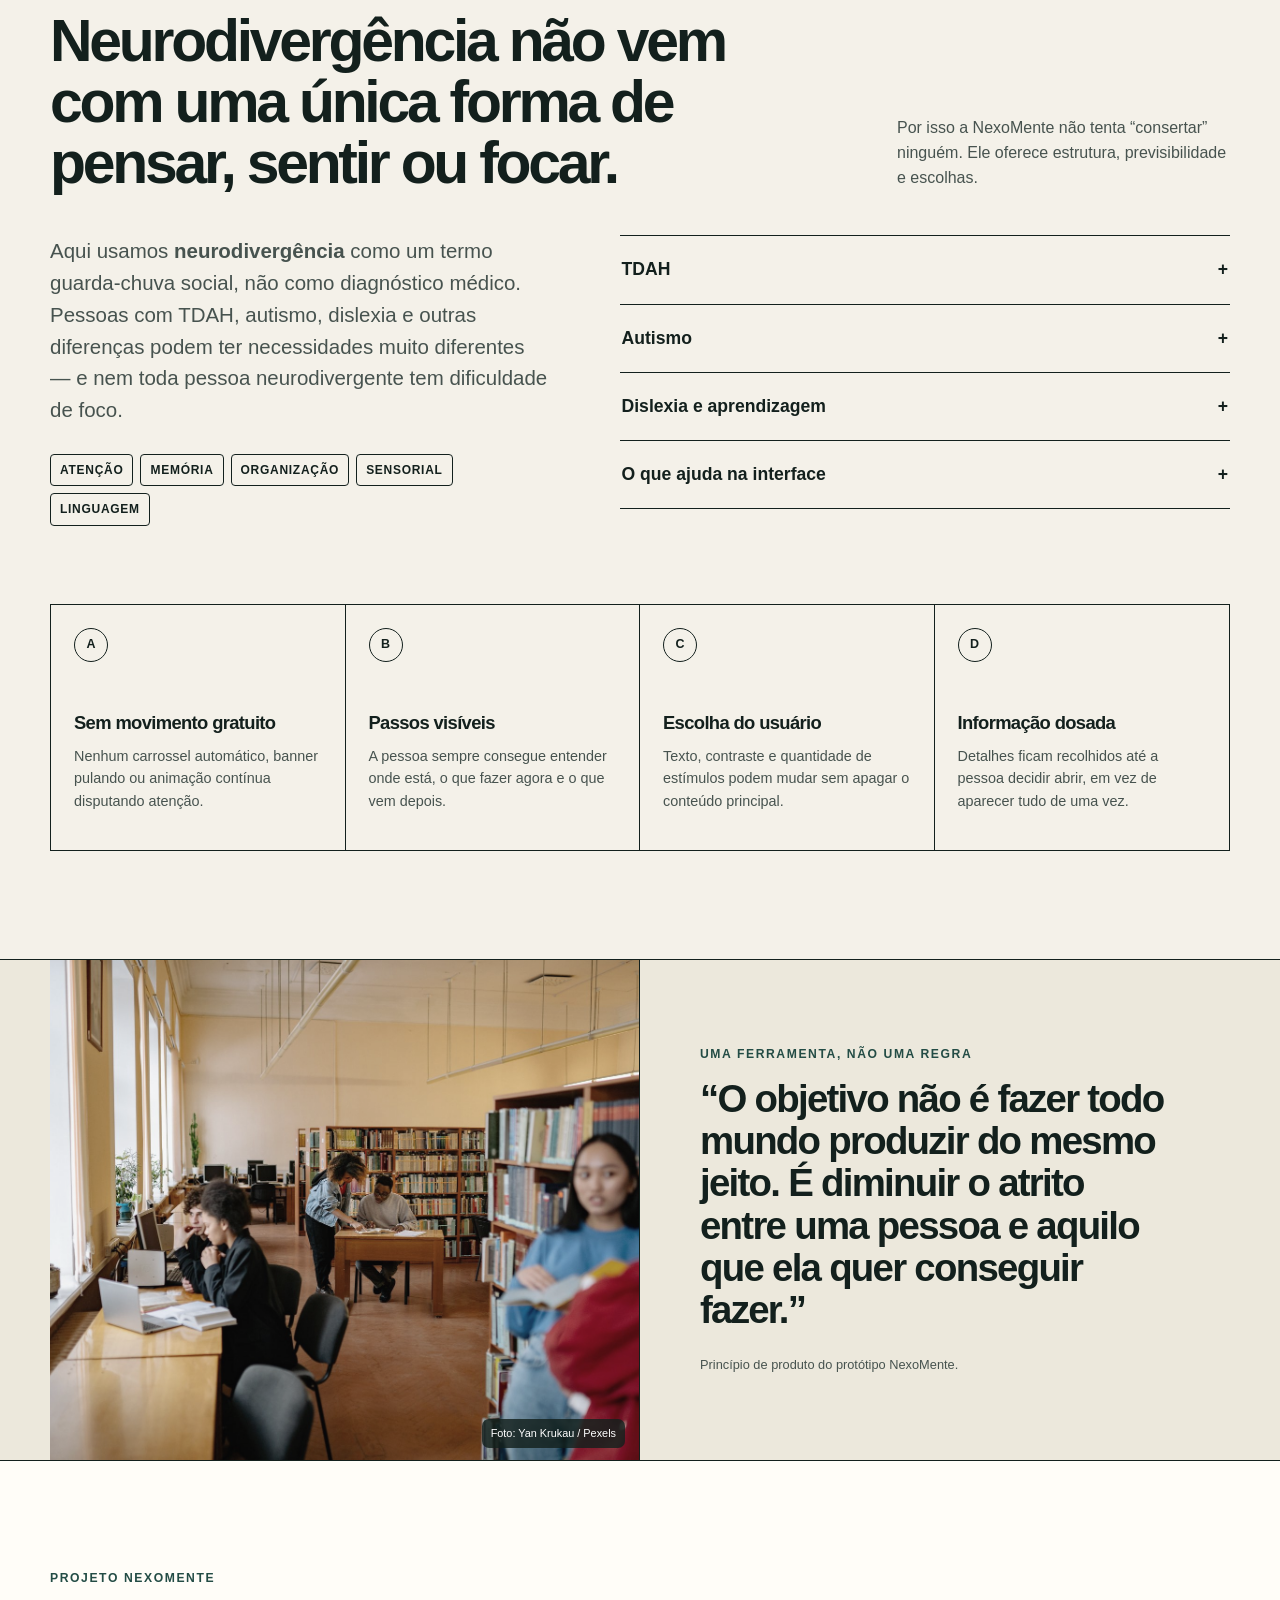
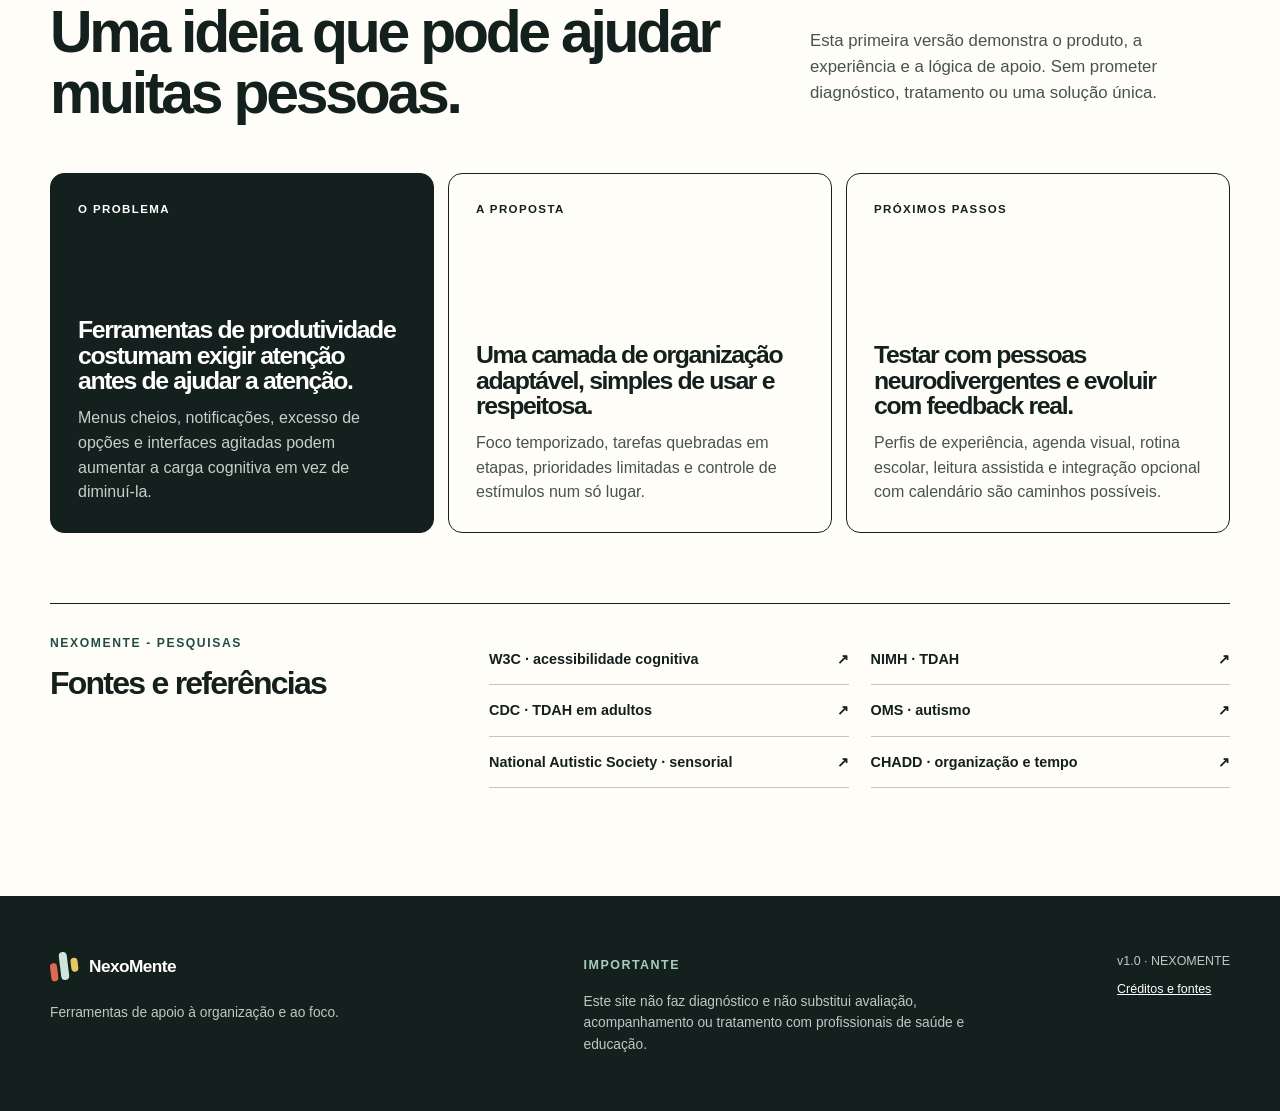
==== commit 4301daaf: "Update index.html" ====
--- a/index.html
+++ b/index.html
@@ -234,6 +234,15 @@
                 </span>
                 <input type="checkbox" id="largeTextToggle" />
               </label>
+
+              <label class="toggle-row">
+  <span>
+    <strong>Modo escuro</strong>
+    <small>Reduz a luminosidade da interface.</small>
+  </span>
+  <input type="checkbox" id="darkModeToggle" />
+</label>
+              
               <label class="toggle-row">
                 <span>
                   <strong>Alto contraste</strong>
@@ -416,7 +425,7 @@
         </label>
         <label class="toggle-row">
          <span><strong>Modo escuro</strong><small>Reduz a luminosidade da interface e usa cores mais confortáveis em ambientes escuros.</small></span>
-         <input type="checkbox" id="darkModeToggle" />
+         <input type="checkbox" id="dialogDarkMode" />
        </label>
         <label class="toggle-row">
           <span><strong>Alto contraste</strong><small>Reforça bordas e contraste de texto.</small></span>
